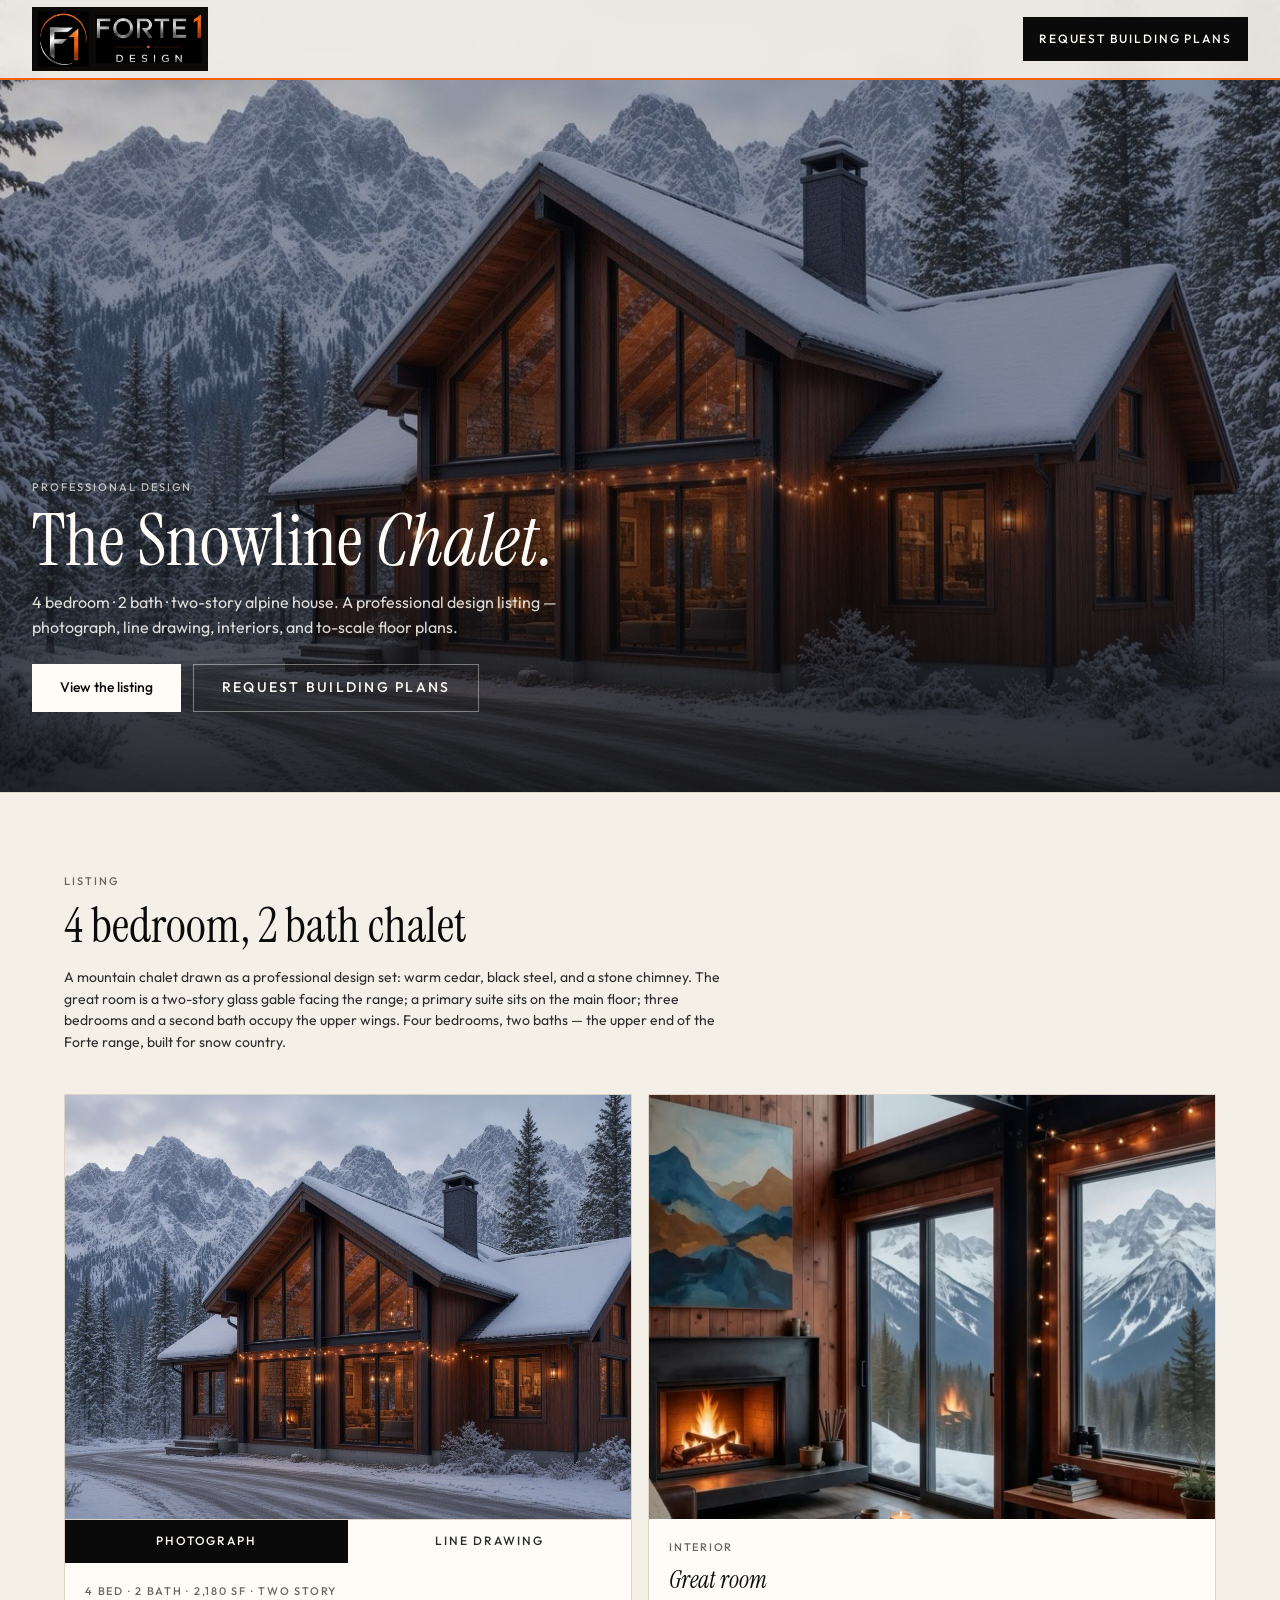
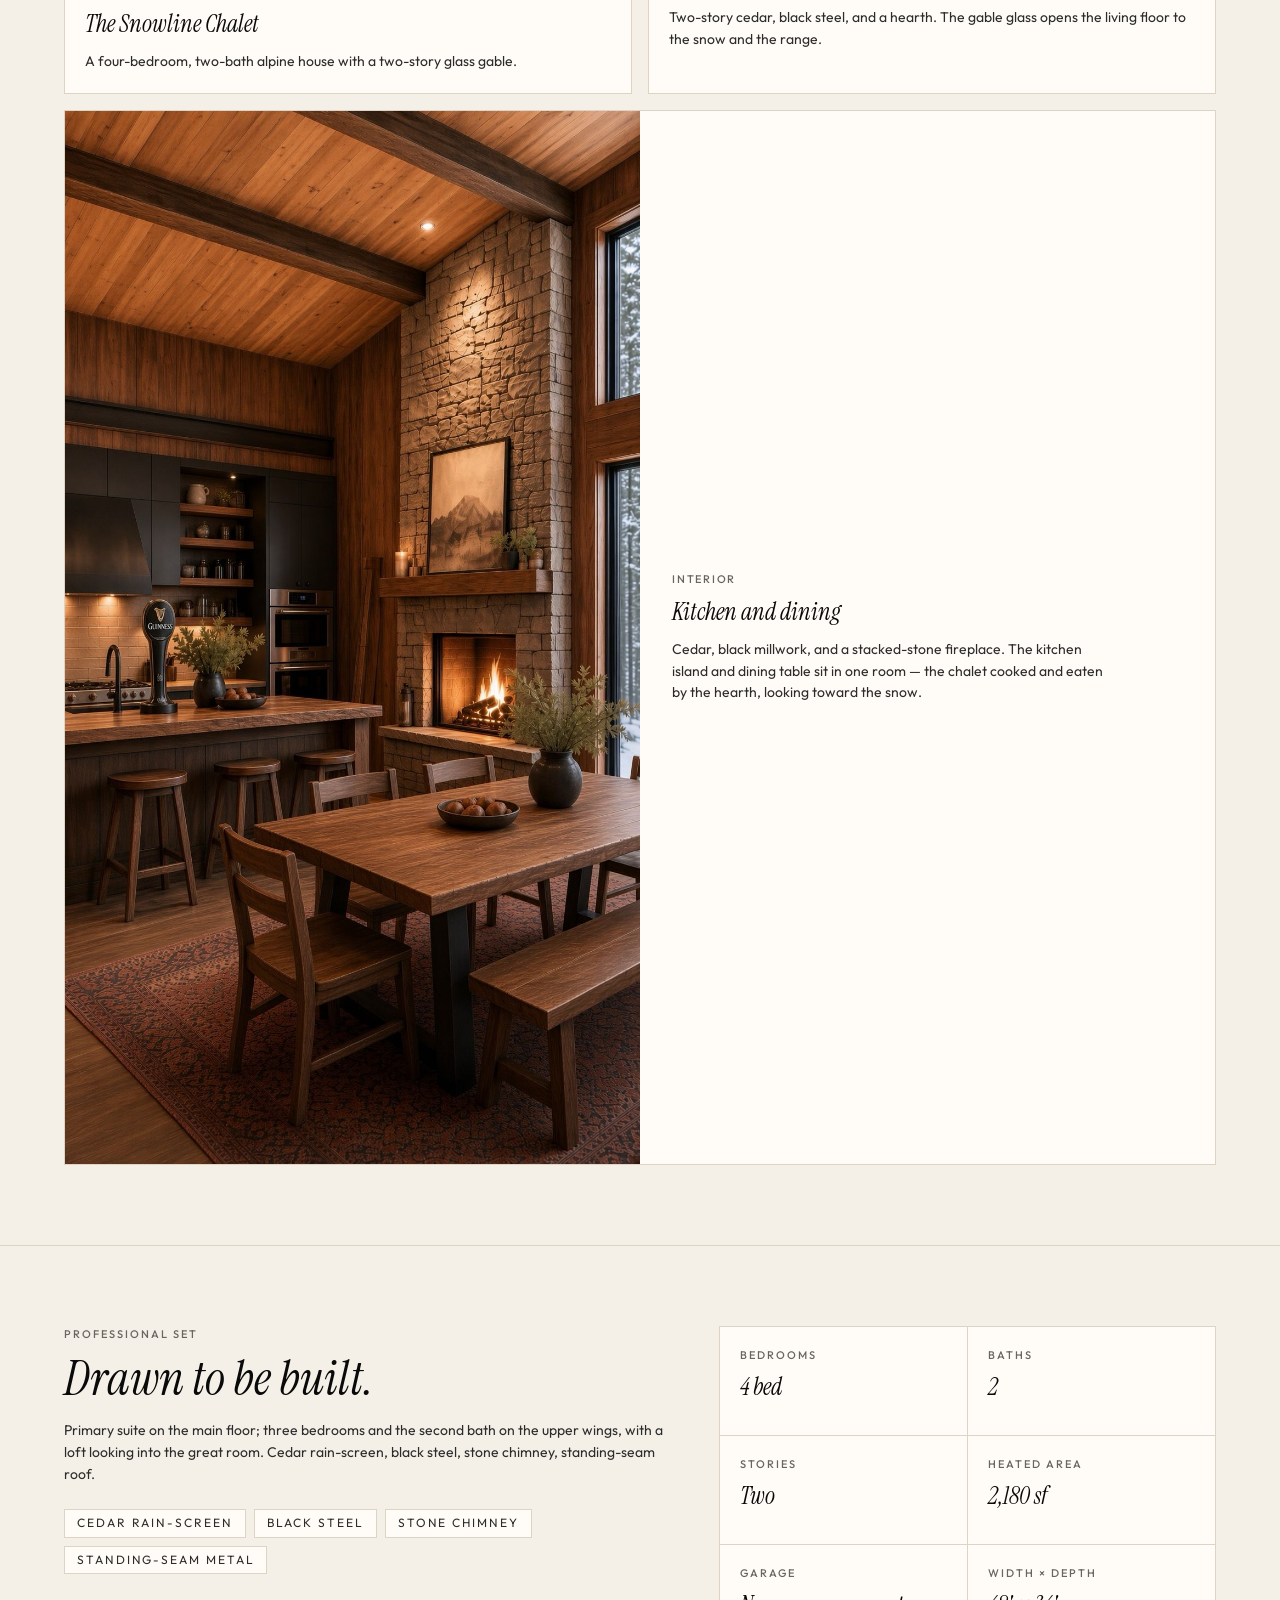
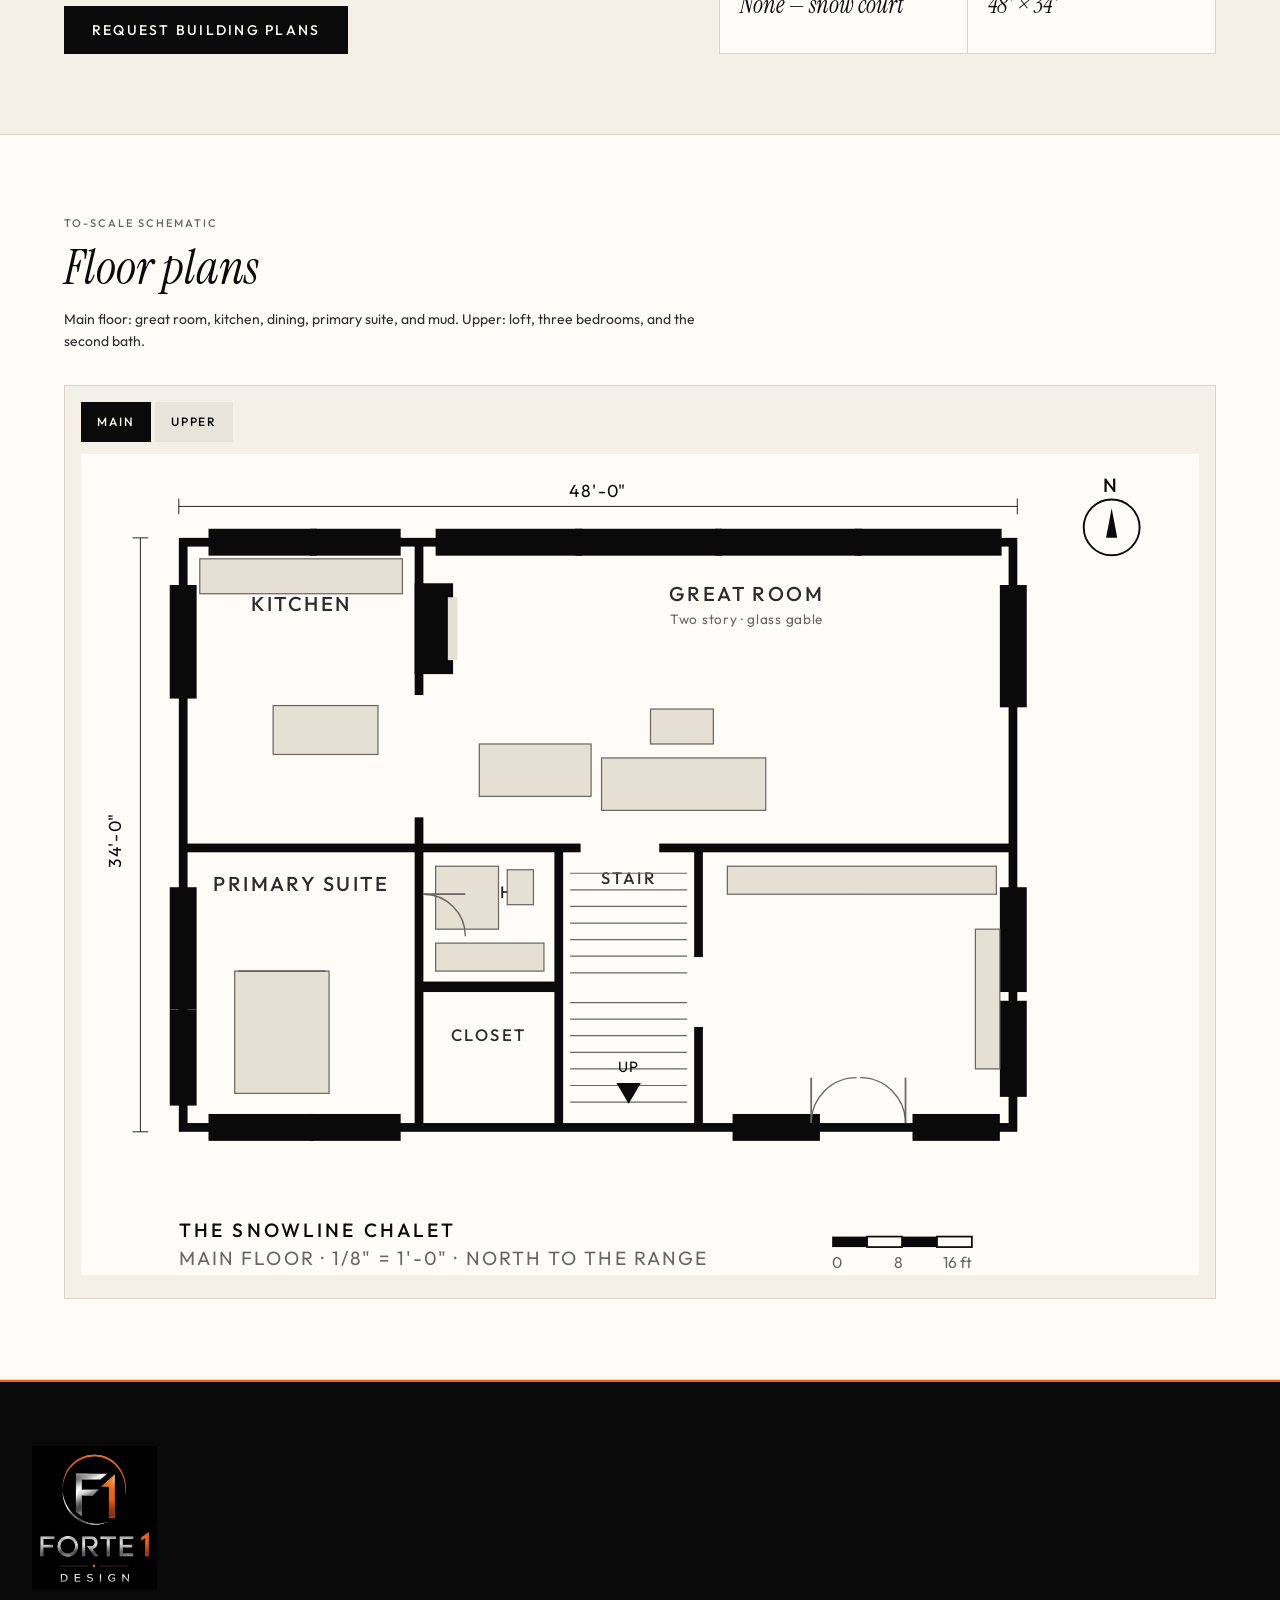
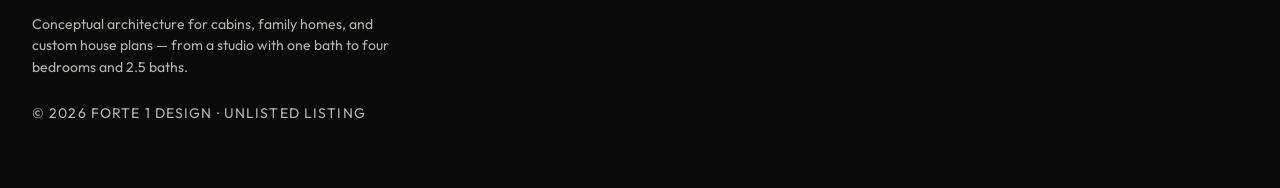
==== index.html @ c3548d13 "Serve Snowline Chalet as a static site for Cloudflare Pages Drop the Vercel output path and GitHub A" ====
<!DOCTYPE html>
<html lang="en">
<head>
  <meta charset="utf-8" />
  <meta name="viewport" content="width=device-width, initial-scale=1" />
  <title>Professional Design — The Snowline Chalet | Forte 1 Design</title>
  <meta name="description" content="4 bedroom · 2 bath · two-story alpine house. Photograph, line drawing, interior, and to-scale floor plans." />
  <meta name="robots" content="noindex, nofollow" />
  <meta name="theme-color" content="#f4f0e8" />
  <link rel="icon" type="image/svg+xml" href="favicon.svg" />
  <link rel="preconnect" href="https://fonts.googleapis.com" />
  <link rel="preconnect" href="https://fonts.gstatic.com" crossorigin />
  <link href="https://fonts.googleapis.com/css2?family=Instrument+Serif:ital@0;1&family=Outfit:wght@400;500;600&display=swap" rel="stylesheet" />
  <style>
    :root {
      --paper: #f4f0e8;
      --paper-deep: #e6dfd4;
      --cream: #fffcf7;
      --ink: #0a0a0a;
      --ink-soft: #2c2c2c;
      --mute: #6a6560;
      --line: #ddd4c6;
      --walnut: #f66303;
      --display: "Instrument Serif", "Times New Roman", serif;
      --sans: "Outfit", ui-sans-serif, system-ui, sans-serif;
    }
    * { box-sizing: border-box; margin: 0; padding: 0; }
    html { -webkit-font-smoothing: antialiased; scroll-behavior: smooth; }
    body { font-family: var(--sans); background: var(--paper); color: var(--ink); line-height: 1.55; }
    img { display: block; max-width: 100%; height: auto; }
    a { color: inherit; text-decoration: none; }
    button { font: inherit; cursor: pointer; border: 0; background: none; }
    .wrap { max-width: 80rem; margin: 0 auto; padding: 0 1.25rem; }
    @media (min-width: 640px) { .wrap { padding: 0 2rem; } }

    header {
      position: fixed; inset: 0 0 auto 0; z-index: 50;
      background: color-mix(in srgb, var(--paper) 92%, transparent);
      backdrop-filter: blur(12px); -webkit-backdrop-filter: blur(12px);
    }
    .header-inner {
      max-width: 80rem; margin: 0 auto; height: 5rem;
      display: flex; align-items: center; justify-content: space-between; gap: 1rem;
      border-bottom: 2px solid var(--walnut); padding: 0 1rem;
    }
    @media (min-width: 640px) { .header-inner { padding: 0 2rem; } }
    .brand img { height: 2.5rem; width: auto; }
    @media (min-width: 640px) { .brand img { height: 4rem; } }
    .btn {
      display: inline-flex; align-items: center; justify-content: center;
      height: 2.75rem; padding: 0 0.75rem; text-align: center;
      font-size: 0.6875rem; font-weight: 500; letter-spacing: 0.04em;
      text-transform: uppercase; background: var(--ink); color: var(--cream);
      white-space: nowrap; flex-shrink: 0;
    }
    .btn:hover { background: var(--walnut); }
    @media (min-width: 640px) {
      .btn { height: 2.75rem; padding: 0 1rem; font-size: 0.75rem; letter-spacing: 0.16em; }
    }

    .hero { background: var(--ink); padding-top: 5rem; }
    .hero-photo { width: 100%; aspect-ratio: 16 / 9; object-fit: cover; object-position: center; }
    .hero-copy { padding: 2rem 1rem 2.5rem; color: var(--cream); }
    .hero-copy .wrap { padding: 0; }
    .kicker { font-size: 0.6875rem; font-weight: 500; letter-spacing: 0.18em; text-transform: uppercase; color: color-mix(in srgb, var(--cream) 70%, transparent); }
    h1 { font-family: var(--display); font-weight: 400; font-size: 2.25rem; line-height: 0.92; margin-top: 0.75rem; max-width: 48rem; }
    h1 em { font-style: italic; }
    .lede { margin-top: 1rem; max-width: 36rem; font-size: 0.875rem; color: color-mix(in srgb, var(--cream) 85%, transparent); }
    .hero-actions { margin-top: 1.5rem; display: flex; flex-direction: column; gap: 0.75rem; }
    .btn-cream { background: var(--cream); color: var(--ink); height: 3rem; padding: 0 1.75rem; font-size: 0.875rem; letter-spacing: 0; text-transform: none; }
    .btn-cream:hover { background: var(--paper); }
    .btn-ghost {
      background: transparent; color: var(--cream); border: 1px solid color-mix(in srgb, var(--cream) 40%, transparent);
      height: 3rem; padding: 0 1.75rem; font-size: 0.875rem; letter-spacing: 0.16em;
    }
    .btn-ghost:hover { background: color-mix(in srgb, var(--cream) 10%, transparent); }

    @media (min-width: 640px) {
      .hero { position: relative; min-height: 88vh; padding-top: 0; background: var(--paper); }
      .hero-frame { position: absolute; inset: 0; overflow: hidden; }
      .hero-photo { position: absolute; inset: 0; width: 100%; height: 100%; aspect-ratio: auto; object-position: 62% center; }
      .hero-shade { position: absolute; inset: 0; background: linear-gradient(to top, rgba(10,10,10,.8), rgba(10,10,10,.25) 40%, rgba(10,10,10,.2)); }
      .hero-copy {
        position: relative; min-height: 88vh; display: flex; flex-direction: column; justify-content: flex-end;
        padding: 9rem 2rem 5rem;
      }
      .hero-copy .wrap { padding: 0; max-width: 80rem; width: 100%; margin: 0 auto; }
      h1 { font-size: 3.75rem; }
      .lede { font-size: 1rem; }
      .hero-actions { flex-direction: row; }
    }
    @media (min-width: 1024px) { h1 { font-size: 4.5rem; } }

    section { border-bottom: 1px solid var(--line); }
    .section { padding: 4rem 1.25rem; }
    @media (min-width: 640px) { .section { padding: 5rem 2rem; } }
    .label { font-size: 0.6875rem; font-weight: 500; letter-spacing: 0.18em; text-transform: uppercase; color: var(--mute); }
    h2 { font-family: var(--display); font-weight: 400; font-size: 2.25rem; line-height: 1.02; margin-top: 0.75rem; }
    @media (min-width: 640px) { h2 { font-size: 3rem; } }
    .prose { margin-top: 1rem; max-width: 42rem; font-size: 0.875rem; color: var(--ink-soft); }
    .grid { margin-top: 2.5rem; display: grid; gap: 1rem; }
    @media (min-width: 1024px) { .grid { grid-template-columns: 1fr 1fr; } }
    .card { display: flex; flex-direction: column; border: 1px solid var(--line); background: var(--cream); }
    .card.wide { }
    @media (min-width: 1024px) {
      .card.wide { grid-column: 1 / -1; display: grid; grid-template-columns: 1fr 1fr; }
    }
    .photo { overflow: hidden; background: var(--paper-deep); }
    .photo img { width: 100%; aspect-ratio: 4 / 3; object-fit: cover; }
    .photo.portrait img { aspect-ratio: 3 / 4; object-position: center 55%; }
    @media (min-width: 1024px) {
      .card.wide .photo img { aspect-ratio: auto; min-height: 24rem; height: 100%; object-fit: cover; }
    }
    .great-room { object-position: center 62%; }
    .tabs { display: flex; border-top: 1px solid var(--line); }
    .tabs button {
      flex: 1; padding: 0.75rem 1rem; font-size: 0.75rem; font-weight: 500;
      letter-spacing: 0.16em; text-transform: uppercase; background: var(--cream); color: var(--ink-soft);
    }
    .tabs button.on { background: var(--ink); color: var(--cream); }
    .card-copy { padding: 1.25rem; }
    .card.wide .card-copy { display: flex; flex-direction: column; justify-content: center; }
    @media (min-width: 640px) { .card.wide .card-copy { padding: 2rem; } }
    .meta { font-size: 0.6875rem; font-weight: 500; letter-spacing: 0.16em; text-transform: uppercase; color: var(--mute); }
    h3 { font-family: var(--display); font-style: italic; font-weight: 400; font-size: 1.5rem; line-height: 1.3; margin-top: 0.5rem; }

    .specs { display: grid; gap: 3rem; }
    @media (min-width: 1024px) { .specs { grid-template-columns: 1.1fr 0.9fr; } }
    .chips { margin-top: 1.5rem; display: flex; flex-wrap: wrap; gap: 0.5rem; list-style: none; }
    .chips li {
      border: 1px solid var(--line); background: var(--cream); padding: 0.25rem 0.75rem;
      font-size: 0.75rem; letter-spacing: 0.16em; text-transform: uppercase; color: var(--ink-soft);
    }
    .spec-grid {
      display: grid; grid-template-columns: 1fr 1fr; gap: 1px;
      overflow: hidden; border: 1px solid var(--line); background: var(--line);
    }
    .spec-grid div { background: var(--cream); padding: 1.25rem; }
    .spec-grid dt { font-size: 0.6875rem; font-weight: 500; letter-spacing: 0.18em; text-transform: uppercase; color: var(--mute); }
    .spec-grid dd { margin-top: 0.25rem; font-family: var(--display); font-style: italic; font-size: 1.25rem; }
    @media (min-width: 640px) { .spec-grid dd { font-size: 1.5rem; } }
    .btn-plans { margin-top: 2rem; height: 3rem; padding: 0 1.75rem; font-size: 0.875rem; letter-spacing: 0.16em; }

    .plans { background: var(--cream); }
    .plan-box { margin-top: 2rem; min-height: 24rem; border: 1px solid var(--line); background: var(--paper); padding: 0.75rem; }
    @media (min-width: 640px) { .plan-box { padding: 1rem; } }
    .plan-tabs { display: flex; gap: 0.25rem; margin-bottom: 0.75rem; }
    .plan-tabs button {
      height: 2.5rem; padding: 0 1rem; font-size: 0.75rem; font-weight: 500;
      letter-spacing: 0.16em; text-transform: uppercase; background: color-mix(in srgb, var(--ink) 5%, transparent);
    }
    .plan-tabs button.on { background: var(--ink); color: var(--cream); }
    .plan-scroll { overflow-x: auto; }
    .plan svg { width: 100%; height: auto; min-width: 18rem; }

    footer { border-top: 2px solid var(--walnut); background: var(--ink); color: var(--cream); }
    .footer-inner { max-width: 80rem; margin: 0 auto; padding: 4rem 1.25rem; }
    @media (min-width: 640px) { .footer-inner { padding: 4rem 2rem; } }
    .footer-inner img { height: 6rem; width: auto; }
    @media (min-width: 640px) { .footer-inner img { height: 9rem; } }
    .footer-inner p { margin-top: 1.5rem; max-width: 24rem; font-size: 0.875rem; color: color-mix(in srgb, var(--cream) 70%, transparent); }
    .legal { margin-top: 2rem; font-size: 0.6875rem; letter-spacing: 0.08em; text-transform: uppercase; color: color-mix(in srgb, var(--cream) 40%, transparent); }
  </style>
</head>
<body>
  <header>
    <div class="header-inner">
      <a class="brand" href="https://forte1design.com" target="_blank" rel="noopener noreferrer" aria-label="Forte 1 Design">
        <img src="images/logo-header.jpg" alt="Forte 1 Design" width="638" height="232" />
      </a>
      <a class="btn" href="https://forte1design.com/contact" target="_blank" rel="noopener noreferrer">Request building plans</a>
    </div>
  </header>

  <article>
    <section class="hero">
      <div class="hero-frame">
        <img class="hero-photo" src="images/snowline-dusk.jpg" alt="The Snowline Chalet" width="1500" height="844" />
        <div class="hero-shade"></div>
      </div>
      <div class="hero-copy">
        <div class="wrap">
          <p class="kicker">Professional Design</p>
          <h1>The Snowline<em> Chalet.</em></h1>
          <p class="lede">4 bedroom · 2 bath · two-story alpine house. A professional design listing — photograph, line drawing, interiors, and to-scale floor plans.</p>
          <div class="hero-actions">
            <a class="btn btn-cream" href="#listing">View the listing</a>
            <a class="btn btn-ghost" href="https://forte1design.com/contact" target="_blank" rel="noopener noreferrer">Request building plans</a>
          </div>
        </div>
      </div>
    </section>

    <section id="listing" class="section">
      <div class="wrap">
        <p class="label">Listing</p>
        <h2>4 bedroom, 2 bath chalet</h2>
        <p class="prose">A mountain chalet drawn as a professional design set: warm cedar, black steel, and a stone chimney. The great room is a two-story glass gable facing the range; a primary suite sits on the main floor; three bedrooms and a second bath occupy the upper wings. Four bedrooms, two baths — the upper end of the Forte range, built for snow country.</p>
        <div class="grid">
          <div class="card">
            <div class="photo">
              <img id="listing-photo" src="images/snowline-dusk.jpg" alt="The Snowline Chalet exterior" width="1500" height="844" />
            </div>
            <div class="tabs">
              <button type="button" class="on" data-view="photo">Photograph</button>
              <button type="button" data-view="drawing">Line drawing</button>
            </div>
            <div class="card-copy">
              <p class="meta">4 bed · 2 bath · 2,180 sf · Two story</p>
              <h3>The Snowline Chalet</h3>
              <p class="prose" style="margin-top:0.75rem">A four-bedroom, two-bath alpine house with a two-story glass gable.</p>
            </div>
          </div>
          <div class="card">
            <div class="photo">
              <img class="great-room" src="images/snowline-great-room.jpg" alt="The Snowline Chalet interior — great room" width="1057" height="1920" />
            </div>
            <div class="card-copy">
              <p class="meta">Interior</p>
              <h3>Great room</h3>
              <p class="prose" style="margin-top:0.75rem">Two-story cedar, black steel, and a hearth. The gable glass opens the living floor to the snow and the range.</p>
            </div>
          </div>
          <div class="card wide">
            <div class="photo portrait">
              <img src="images/snowline-kitchen.jpg" alt="The Snowline Chalet kitchen and dining" width="1048" height="1920" />
            </div>
            <div class="card-copy">
              <p class="meta">Interior</p>
              <h3>Kitchen and dining</h3>
              <p class="prose" style="margin-top:0.75rem;max-width:28rem">Cedar, black millwork, and a stacked-stone fireplace. The kitchen island and dining table sit in one room — the chalet cooked and eaten by the hearth, looking toward the snow.</p>
            </div>
          </div>
        </div>
      </div>
    </section>

    <section class="section">
      <div class="wrap specs">
        <div>
          <p class="label">Professional set</p>
          <h2 style="font-style:italic">Drawn to be built.</h2>
          <p class="prose">Primary suite on the main floor; three bedrooms and the second bath on the upper wings, with a loft looking into the great room. Cedar rain-screen, black steel, stone chimney, standing-seam roof.</p>
          <ul class="chips">
            <li>Cedar rain-screen</li>
            <li>Black steel</li>
            <li>Stone chimney</li>
            <li>Standing-seam metal</li>
          </ul>
          <a class="btn btn-plans" href="https://forte1design.com/contact" target="_blank" rel="noopener noreferrer">Request building plans</a>
        </div>
        <dl class="spec-grid">
          <div><dt>Bedrooms</dt><dd>4 bed</dd></div>
          <div><dt>Baths</dt><dd>2</dd></div>
          <div><dt>Stories</dt><dd>Two</dd></div>
          <div><dt>Heated area</dt><dd>2,180 sf</dd></div>
          <div><dt>Garage</dt><dd>None — snow court</dd></div>
          <div><dt>Width × depth</dt><dd>48' × 34'</dd></div>
        </dl>
      </div>
    </section>

    <section class="section plans">
      <div class="wrap">
        <p class="label">To-scale schematic</p>
        <h2 style="font-style:italic">Floor plans</h2>
        <p class="prose">Main floor: great room, kitchen, dining, primary suite, and mud. Upper: loft, three bedrooms, and the second bath.</p>
        <div class="plan-box">
          <div class="plan-tabs">
            <button type="button" class="on" data-floor="main">Main</button>
            <button type="button" data-floor="upper">Upper</button>
          </div>
          <div class="plan-scroll">
            <div class="plan" id="plan-main">
              <svg viewBox="0 0 640 470" role="img" aria-label="The Snowline Chalet main floor schematic, 48 feet by 34 feet">
                <rect width="640" height="470" fill="#fffcf7"/>
                <g transform="translate(56 48) scale(10)">
                  <rect x="0" y="0" width="48" height="34" fill="#0a0a0a"/>
                  <rect x="0.5" y="0.5" width="13" height="17" fill="#fffcf7"/>
                  <rect x="14" y="0.5" width="33.5" height="17" fill="#fffcf7"/>
                  <rect x="0.5" y="18" width="13" height="15.5" fill="#fffcf7"/>
                  <rect x="14" y="18" width="7.5" height="7.4" fill="#fffcf7"/>
                  <rect x="14" y="26" width="7.5" height="7.5" fill="#fffcf7"/>
                  <rect x="22" y="18" width="7.5" height="15.5" fill="#fffcf7"/>
                  <rect x="30" y="18" width="17.5" height="15.5" fill="#fffcf7"/>
                  <rect x="13.35" y="9" width="0.9" height="7" fill="#fffcf7"/>
                  <rect x="23" y="17.35" width="4.5" height="0.9" fill="#fffcf7"/>
                  <rect x="29.35" y="24" width="0.9" height="4" fill="#fffcf7"/>
                  <rect x="13.5" y="2.6" width="2.2" height="5.2" fill="#0a0a0a"/>
                  <rect x="15.4" y="3.4" width="0.55" height="3.6" fill="#e6dfd4"/>
                  <g stroke="#0a0a0a" fill="#fffcf7">
                    <rect x="15.2" y="-0.02" width="7.4" height="0.54"/><rect x="23.2" y="-0.02" width="7.4" height="0.54"/>
                    <rect x="31.2" y="-0.02" width="7.4" height="0.54"/><rect x="39.2" y="-0.02" width="7.4" height="0.54"/>
                    <rect x="2.2" y="-0.02" width="5.2" height="0.54"/><rect x="8" y="-0.02" width="4.2" height="0.54"/>
                    <rect x="-0.02" y="3.2" width="0.54" height="5.5"/><rect x="-0.02" y="20.5" width="0.54" height="6"/>
                    <rect x="-0.02" y="27.5" width="0.54" height="4.5"/>
                    <rect x="47.5" y="3.2" width="0.54" height="6"/><rect x="47.5" y="20.5" width="0.54" height="5"/><rect x="47.5" y="27" width="0.54" height="4.5"/>
                    <rect x="2.2" y="33.48" width="5" height="0.54"/><rect x="8" y="33.48" width="4.2" height="0.54"/>
                    <rect x="32.2" y="33.48" width="4" height="0.54"/><rect x="42.5" y="33.48" width="4" height="0.54"/>
                  </g>
                  <text x="7" y="4.2" text-anchor="middle" fill="#2c2c2c" font-size="1.15" font-family="Outfit,sans-serif" font-weight="500" letter-spacing="0.14" style="text-transform:uppercase">Kitchen</text>
                  <text x="32.5" y="3.6" text-anchor="middle" fill="#2c2c2c" font-size="1.15" font-family="Outfit,sans-serif" font-weight="500" letter-spacing="0.14" style="text-transform:uppercase">Great room<tspan x="32.5" dy="1.35" font-size="0.78" letter-spacing="0.04" fill="#6a6560" font-weight="400" style="text-transform:none">Two story · glass gable</tspan></text>
                  <text x="7" y="20.2" text-anchor="middle" fill="#2c2c2c" font-size="1.15" font-family="Outfit,sans-serif" font-weight="500" letter-spacing="0.14" style="text-transform:uppercase">Primary suite</text>
                  <text x="17.75" y="20.6" text-anchor="middle" fill="#2c2c2c" font-size="0.95" font-family="Outfit,sans-serif" font-weight="500" letter-spacing="0.14" style="text-transform:uppercase">Bath</text>
                  <text x="17.75" y="28.8" text-anchor="middle" fill="#2c2c2c" font-size="0.95" font-family="Outfit,sans-serif" font-weight="500" letter-spacing="0.14" style="text-transform:uppercase">Closet</text>
                  <text x="25.75" y="19.8" text-anchor="middle" fill="#2c2c2c" font-size="0.95" font-family="Outfit,sans-serif" font-weight="500" letter-spacing="0.14" style="text-transform:uppercase">Stair</text>
                  <text x="38.75" y="20.4" text-anchor="middle" fill="#2c2c2c" font-size="1.15" font-family="Outfit,sans-serif" font-weight="500" letter-spacing="0.14" style="text-transform:uppercase">Mud</text>
                  <g fill="#e6dfd4" stroke="#6a6560" stroke-width="0.07">
                    <rect x="1.2" y="1.2" width="11.6" height="2"/><rect x="5.4" y="9.6" width="6" height="2.8"/>
                    <rect x="17.2" y="11.8" width="6.4" height="3"/><rect x="24.2" y="12.6" width="9.4" height="3"/><rect x="27" y="9.8" width="3.6" height="2"/>
                    <rect x="3.2" y="24.8" width="5.4" height="7"/>
                    <rect x="14.7" y="18.8" width="3.6" height="3.6"/><rect x="18.8" y="19" width="1.5" height="2"/><rect x="14.7" y="23.2" width="6.2" height="1.6"/>
                    <rect x="31.4" y="18.8" width="15.4" height="1.6"/><rect x="45.6" y="22.4" width="1.4" height="8"/>
                  </g>
                  <line x1="3.4" y1="24.8" x2="8.4" y2="24.8" stroke="#6a6560" stroke-width="0.1"/>
                  <g fill="none" stroke="#6a6560" stroke-width="0.08">
                    <path d="M 14 20.4 A 2.4 2.4 0 0 1 16.4 22.8"/><line x1="14" y1="20.4" x2="16.4" y2="20.4" stroke-width="0.1"/>
                    <path d="M 36.2 33.5 A 2.6 2.6 0 0 1 38.8 30.9"/><line x1="36.2" y1="33.5" x2="36.2" y2="30.9" stroke-width="0.1"/>
                    <path d="M 41.6 33.5 A 2.6 2.6 0 0 0 39 30.9"/><line x1="41.6" y1="33.5" x2="41.6" y2="30.9" stroke-width="0.1"/>
                  </g>
                  <g stroke="#6a6560" stroke-width="0.07">
                    <line x1="22.4" y1="19.2" x2="29.1" y2="19.2"/><line x1="22.4" y1="20.15" x2="29.1" y2="20.15"/>
                    <line x1="22.4" y1="21.1" x2="29.1" y2="21.1"/><line x1="22.4" y1="22.05" x2="29.1" y2="22.05"/>
                    <line x1="22.4" y1="23" x2="29.1" y2="23"/><line x1="22.4" y1="23.95" x2="29.1" y2="23.95"/>
                    <line x1="22.4" y1="24.9" x2="29.1" y2="24.9"/>
                    <line x1="22.4" y1="26.6" x2="29.1" y2="26.6"/><line x1="22.4" y1="27.55" x2="29.1" y2="27.55"/>
                    <line x1="22.4" y1="28.5" x2="29.1" y2="28.5"/><line x1="22.4" y1="29.45" x2="29.1" y2="29.45"/>
                    <line x1="22.4" y1="30.4" x2="29.1" y2="30.4"/><line x1="22.4" y1="31.35" x2="29.1" y2="31.35"/>
                    <line x1="22.4" y1="32.3" x2="29.1" y2="32.3"/>
                  </g>
                  <polygon points="25.75,32.4 26.45,31.2 25.05,31.2" fill="#0a0a0a"/>
                  <text x="25.75" y="30.6" text-anchor="middle" fill="#0a0a0a" font-size="0.85" font-family="Outfit,sans-serif" letter-spacing="0.08">UP</text>
                  <g stroke="#0a0a0a" fill="#0a0a0a" stroke-width="0.05">
                    <line x1="0" y1="-1.8" x2="48" y2="-1.8"/>
                    <line x1="0" y1="-2.25" x2="0" y2="-1.35"/><line x1="48" y1="-2.25" x2="48" y2="-1.35"/>
                    <text x="24" y="-2.35" text-anchor="middle" stroke="none" font-size="1" font-family="Outfit,sans-serif" letter-spacing="0.08">48'-0"</text>
                    <line x1="-2.2" y1="0" x2="-2.2" y2="34"/>
                    <line x1="-2.65" y1="0" x2="-1.75" y2="0"/><line x1="-2.65" y1="34" x2="-1.75" y2="34"/>
                    <text x="-3.3" y="17.3" text-anchor="middle" stroke="none" font-size="1" font-family="Outfit,sans-serif" letter-spacing="0.08" transform="rotate(-90 -3.3 17.3)">34'-0"</text>
                  </g>
                </g>
                <g font-family="Outfit,sans-serif" fill="#0a0a0a">
                  <text x="56" y="448" font-size="11" font-weight="500" letter-spacing="1.8" style="text-transform:uppercase">The Snowline Chalet</text>
                  <text x="56" y="464" font-size="11" fill="#6a6560" letter-spacing="1.2" style="text-transform:uppercase">Main floor · 1/8" = 1'-0" · North to the range</text>
                </g>
                <g transform="translate(590 42)" fill="#0a0a0a" font-family="Outfit,sans-serif">
                  <circle r="16" fill="none" stroke="#0a0a0a" stroke-width="1.1"/>
                  <polygon points="0,-11 3.2,6 -3.2,6"/>
                  <text y="-20" text-anchor="middle" font-size="11" font-weight="500" letter-spacing="1.4">N</text>
                </g>
                <g transform="translate(430 448)" fill="#0a0a0a" font-family="Outfit,sans-serif">
                  <rect x="0" y="0" width="20" height="6"/><rect x="20" y="0" width="20" height="6" fill="none" stroke="#0a0a0a" stroke-width="1"/>
                  <rect x="40" y="0" width="20" height="6"/><rect x="60" y="0" width="20" height="6" fill="none" stroke="#0a0a0a" stroke-width="1"/>
                  <text y="18" font-size="9" fill="#6a6560">0</text>
                  <text x="38" y="18" font-size="9" fill="#6a6560" text-anchor="middle">8</text>
                  <text x="80" y="18" font-size="9" fill="#6a6560" text-anchor="end">16 ft</text>
                </g>
              </svg>
            </div>
            <div class="plan" id="plan-upper" hidden>
              <svg viewBox="0 0 640 470" role="img" aria-label="The Snowline Chalet upper floor schematic, 48 feet by 34 feet">
                <rect width="640" height="470" fill="#fffcf7"/>
                <g transform="translate(56 48) scale(10)">
                  <rect x="0" y="0" width="48" height="34" fill="#0a0a0a"/>
                  <rect x="0.5" y="0.5" width="13" height="17" fill="#fffcf7"/>
                  <rect x="14" y="0.5" width="33.5" height="17" fill="#e6dfd4"/>
                  <rect x="0.5" y="18" width="13" height="15.5" fill="#fffcf7"/>
                  <rect x="14" y="18" width="7.5" height="15.5" fill="#fffcf7"/>
                  <rect x="22" y="18" width="7.5" height="15.5" fill="#fffcf7"/>
                  <rect x="30" y="18" width="17.5" height="15.5" fill="#fffcf7"/>
                  <rect x="22" y="13" width="16" height="5" fill="#fffcf7"/>
                  <rect x="23" y="17.35" width="4.5" height="0.9" fill="#fffcf7"/>
                  <path d="M14.2 0.7 H47.3 V12.8 H38 V13 H22 V17.3 H14.2 Z" fill="none" stroke="#6a6560" stroke-width="0.08" stroke-dasharray="0.45 0.28"/>
                  <g stroke="#0a0a0a" fill="#fffcf7">
                    <rect x="15.2" y="-0.02" width="7.4" height="0.54"/><rect x="23.2" y="-0.02" width="7.4" height="0.54"/>
                    <rect x="31.2" y="-0.02" width="7.4" height="0.54"/><rect x="39.2" y="-0.02" width="7.4" height="0.54"/>
                    <rect x="2.2" y="-0.02" width="5.2" height="0.54"/><rect x="8" y="-0.02" width="4.2" height="0.54"/>
                    <rect x="-0.02" y="3.2" width="0.54" height="5.5"/><rect x="-0.02" y="20.5" width="0.54" height="6"/>
                    <rect x="-0.02" y="27.5" width="0.54" height="4.5"/>
                    <rect x="47.5" y="3.2" width="0.54" height="6"/><rect x="47.5" y="20.5" width="0.54" height="5"/><rect x="47.5" y="27" width="0.54" height="4.5"/>
                    <rect x="2.2" y="33.48" width="5" height="0.54"/><rect x="8" y="33.48" width="4.2" height="0.54"/>
                    <rect x="32.2" y="33.48" width="4" height="0.54"/><rect x="42.5" y="33.48" width="4" height="0.54"/>
                  </g>
                  <text x="7" y="3.8" text-anchor="middle" fill="#2c2c2c" font-size="1.15" font-family="Outfit,sans-serif" font-weight="500" letter-spacing="0.14" style="text-transform:uppercase">Bedroom 2</text>
                  <text x="31.5" y="5.6" text-anchor="middle" fill="#2c2c2c" font-size="1.15" font-family="Outfit,sans-serif" font-weight="500" letter-spacing="0.14" style="text-transform:uppercase">Void<tspan x="31.5" dy="1.35" font-size="0.78" letter-spacing="0.04" fill="#6a6560" font-weight="400" style="text-transform:none">Open to great room below</tspan></text>
                  <text x="30" y="15.2" text-anchor="middle" fill="#2c2c2c" font-size="0.95" font-family="Outfit,sans-serif" font-weight="500" letter-spacing="0.14" style="text-transform:uppercase">Loft</text>
                  <text x="7" y="20.2" text-anchor="middle" fill="#2c2c2c" font-size="1.15" font-family="Outfit,sans-serif" font-weight="500" letter-spacing="0.14" style="text-transform:uppercase">Bedroom 3</text>
                  <text x="17.75" y="20.4" text-anchor="middle" fill="#2c2c2c" font-size="0.95" font-family="Outfit,sans-serif" font-weight="500" letter-spacing="0.14" style="text-transform:uppercase">Bath</text>
                  <text x="25.75" y="19.8" text-anchor="middle" fill="#2c2c2c" font-size="0.95" font-family="Outfit,sans-serif" font-weight="500" letter-spacing="0.14" style="text-transform:uppercase">Stair</text>
                  <text x="38.75" y="20.2" text-anchor="middle" fill="#2c2c2c" font-size="1.15" font-family="Outfit,sans-serif" font-weight="500" letter-spacing="0.14" style="text-transform:uppercase">Bedroom 4</text>
                  <g fill="#e6dfd4" stroke="#6a6560" stroke-width="0.07">
                    <rect x="4" y="8.2" width="5.4" height="7"/><rect x="1.4" y="14.8" width="3.2" height="2"/>
                    <rect x="25.2" y="14.2" width="8.4" height="2.2"/>
                    <rect x="4" y="24.6" width="5.4" height="7"/>
                    <rect x="14.7" y="22.4" width="3.6" height="3.6"/><rect x="18.8" y="22.6" width="1.5" height="2"/><rect x="14.7" y="30.4" width="6.2" height="1.6"/>
                    <rect x="35.2" y="24.6" width="7" height="5.4"/>
                  </g>
                  <line x1="22" y1="13" x2="38" y2="13" stroke="#0a0a0a" stroke-width="0.12"/>
                  <line x1="22" y1="13" x2="22" y2="17.5" stroke="#0a0a0a" stroke-width="0.12"/>
                  <line x1="38" y1="13" x2="38" y2="17.5" stroke="#0a0a0a" stroke-width="0.12"/>
                  <g stroke="#6a6560" stroke-width="0.07">
                    <line x1="22.4" y1="19.2" x2="29.1" y2="19.2"/><line x1="22.4" y1="20.15" x2="29.1" y2="20.15"/>
                    <line x1="22.4" y1="21.1" x2="29.1" y2="21.1"/><line x1="22.4" y1="22.05" x2="29.1" y2="22.05"/>
                    <line x1="22.4" y1="23" x2="29.1" y2="23"/><line x1="22.4" y1="23.95" x2="29.1" y2="23.95"/>
                    <line x1="22.4" y1="24.9" x2="29.1" y2="24.9"/>
                    <line x1="22.4" y1="26.6" x2="29.1" y2="26.6"/><line x1="22.4" y1="27.55" x2="29.1" y2="27.55"/>
                    <line x1="22.4" y1="28.5" x2="29.1" y2="28.5"/><line x1="22.4" y1="29.45" x2="29.1" y2="29.45"/>
                    <line x1="22.4" y1="30.4" x2="29.1" y2="30.4"/><line x1="22.4" y1="31.35" x2="29.1" y2="31.35"/>
                    <line x1="22.4" y1="32.3" x2="29.1" y2="32.3"/>
                  </g>
                  <polygon points="25.75,19.4 26.45,20.6 25.05,20.6" fill="#0a0a0a"/>
                  <text x="25.75" y="21.8" text-anchor="middle" fill="#0a0a0a" font-size="0.85" font-family="Outfit,sans-serif" letter-spacing="0.08">DN</text>
                  <g stroke="#0a0a0a" fill="#0a0a0a" stroke-width="0.05">
                    <line x1="0" y1="-1.8" x2="48" y2="-1.8"/>
                    <text x="24" y="-2.35" text-anchor="middle" stroke="none" font-size="1" font-family="Outfit,sans-serif" letter-spacing="0.08">48'-0"</text>
                    <line x1="-2.2" y1="0" x2="-2.2" y2="34"/>
                    <text x="-3.3" y="17.3" text-anchor="middle" stroke="none" font-size="1" font-family="Outfit,sans-serif" letter-spacing="0.08" transform="rotate(-90 -3.3 17.3)">34'-0"</text>
                  </g>
                </g>
                <g font-family="Outfit,sans-serif" fill="#0a0a0a">
                  <text x="56" y="448" font-size="11" font-weight="500" letter-spacing="1.8" style="text-transform:uppercase">The Snowline Chalet</text>
                  <text x="56" y="464" font-size="11" fill="#6a6560" letter-spacing="1.2" style="text-transform:uppercase">Upper floor · 1/8" = 1'-0" · North to the range</text>
                </g>
                <g transform="translate(590 42)" fill="#0a0a0a" font-family="Outfit,sans-serif">
                  <circle r="16" fill="none" stroke="#0a0a0a" stroke-width="1.1"/>
                  <polygon points="0,-11 3.2,6 -3.2,6"/>
                  <text y="-20" text-anchor="middle" font-size="11" font-weight="500" letter-spacing="1.4">N</text>
                </g>
                <g transform="translate(430 448)" fill="#0a0a0a" font-family="Outfit,sans-serif">
                  <rect x="0" y="0" width="20" height="6"/><rect x="20" y="0" width="20" height="6" fill="none" stroke="#0a0a0a" stroke-width="1"/>
                  <rect x="40" y="0" width="20" height="6"/><rect x="60" y="0" width="20" height="6" fill="none" stroke="#0a0a0a" stroke-width="1"/>
                  <text y="18" font-size="9" fill="#6a6560">0</text>
                  <text x="38" y="18" font-size="9" fill="#6a6560" text-anchor="middle">8</text>
                  <text x="80" y="18" font-size="9" fill="#6a6560" text-anchor="end">16 ft</text>
                </g>
              </svg>
            </div>
          </div>
        </div>
      </div>
    </section>
  </article>

  <footer>
    <div class="footer-inner">
      <a href="https://forte1design.com" target="_blank" rel="noopener noreferrer" aria-label="Forte 1 Design">
        <img src="images/logo.jpg" alt="Forte 1 Design" width="486" height="560" />
      </a>
      <p>Conceptual architecture for cabins, family homes, and custom house plans — from a studio with one bath to four bedrooms and 2.5 baths.</p>
      <p class="legal">© 2026 Forte 1 Design · Unlisted listing</p>
    </div>
  </footer>

  <script>
    const photo = document.getElementById("listing-photo");
    document.querySelectorAll(".tabs button").forEach((btn) => {
      btn.addEventListener("click", () => {
        document.querySelectorAll(".tabs button").forEach((b) => b.classList.remove("on"));
        btn.classList.add("on");
        const drawing = btn.dataset.view === "drawing";
        photo.src = drawing ? "images/snowline-ink.jpg" : "images/snowline-dusk.jpg";
        photo.alt = drawing ? "The Snowline Chalet line drawing" : "The Snowline Chalet exterior";
      });
    });
    document.querySelectorAll(".plan-tabs button").forEach((btn) => {
      btn.addEventListener("click", () => {
        document.querySelectorAll(".plan-tabs button").forEach((b) => b.classList.remove("on"));
        btn.classList.add("on");
        document.getElementById("plan-main").hidden = btn.dataset.floor !== "main";
        document.getElementById("plan-upper").hidden = btn.dataset.floor !== "upper";
      });
    });
  </script>
</body>
</html>
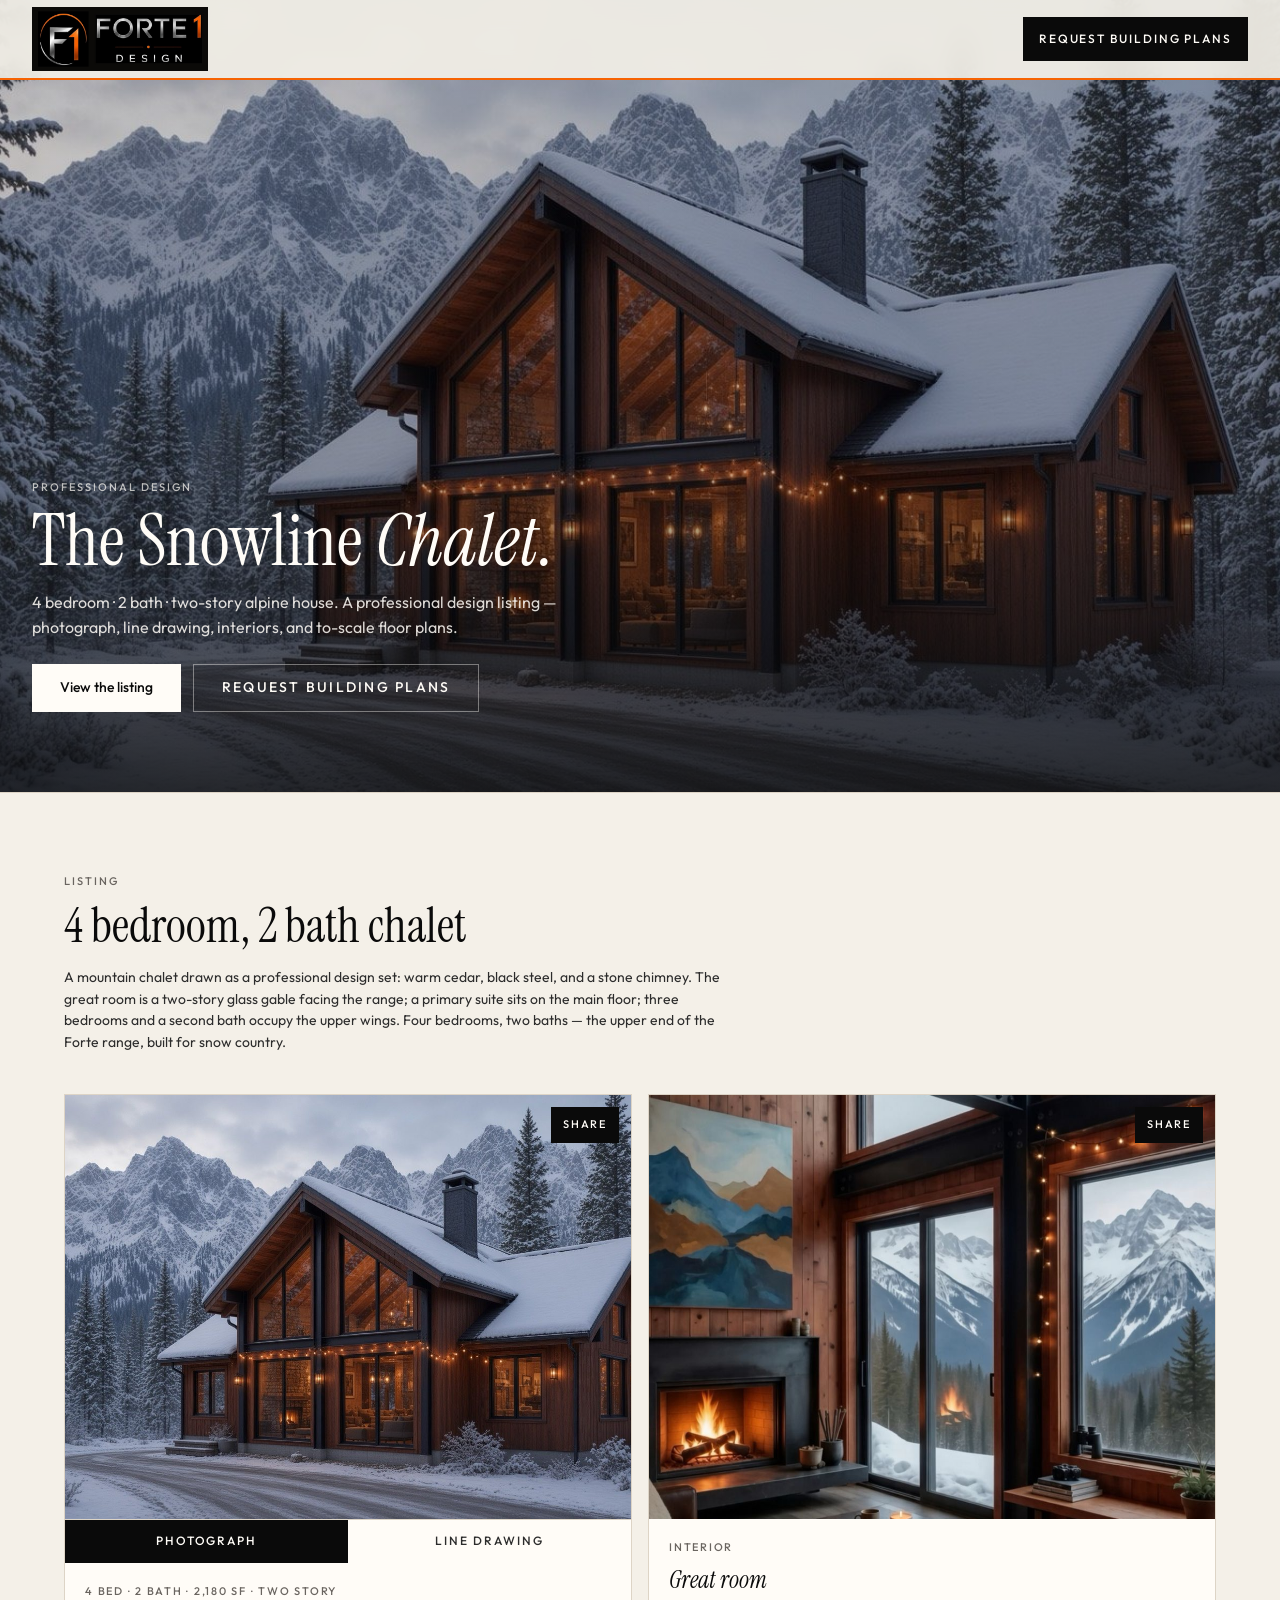
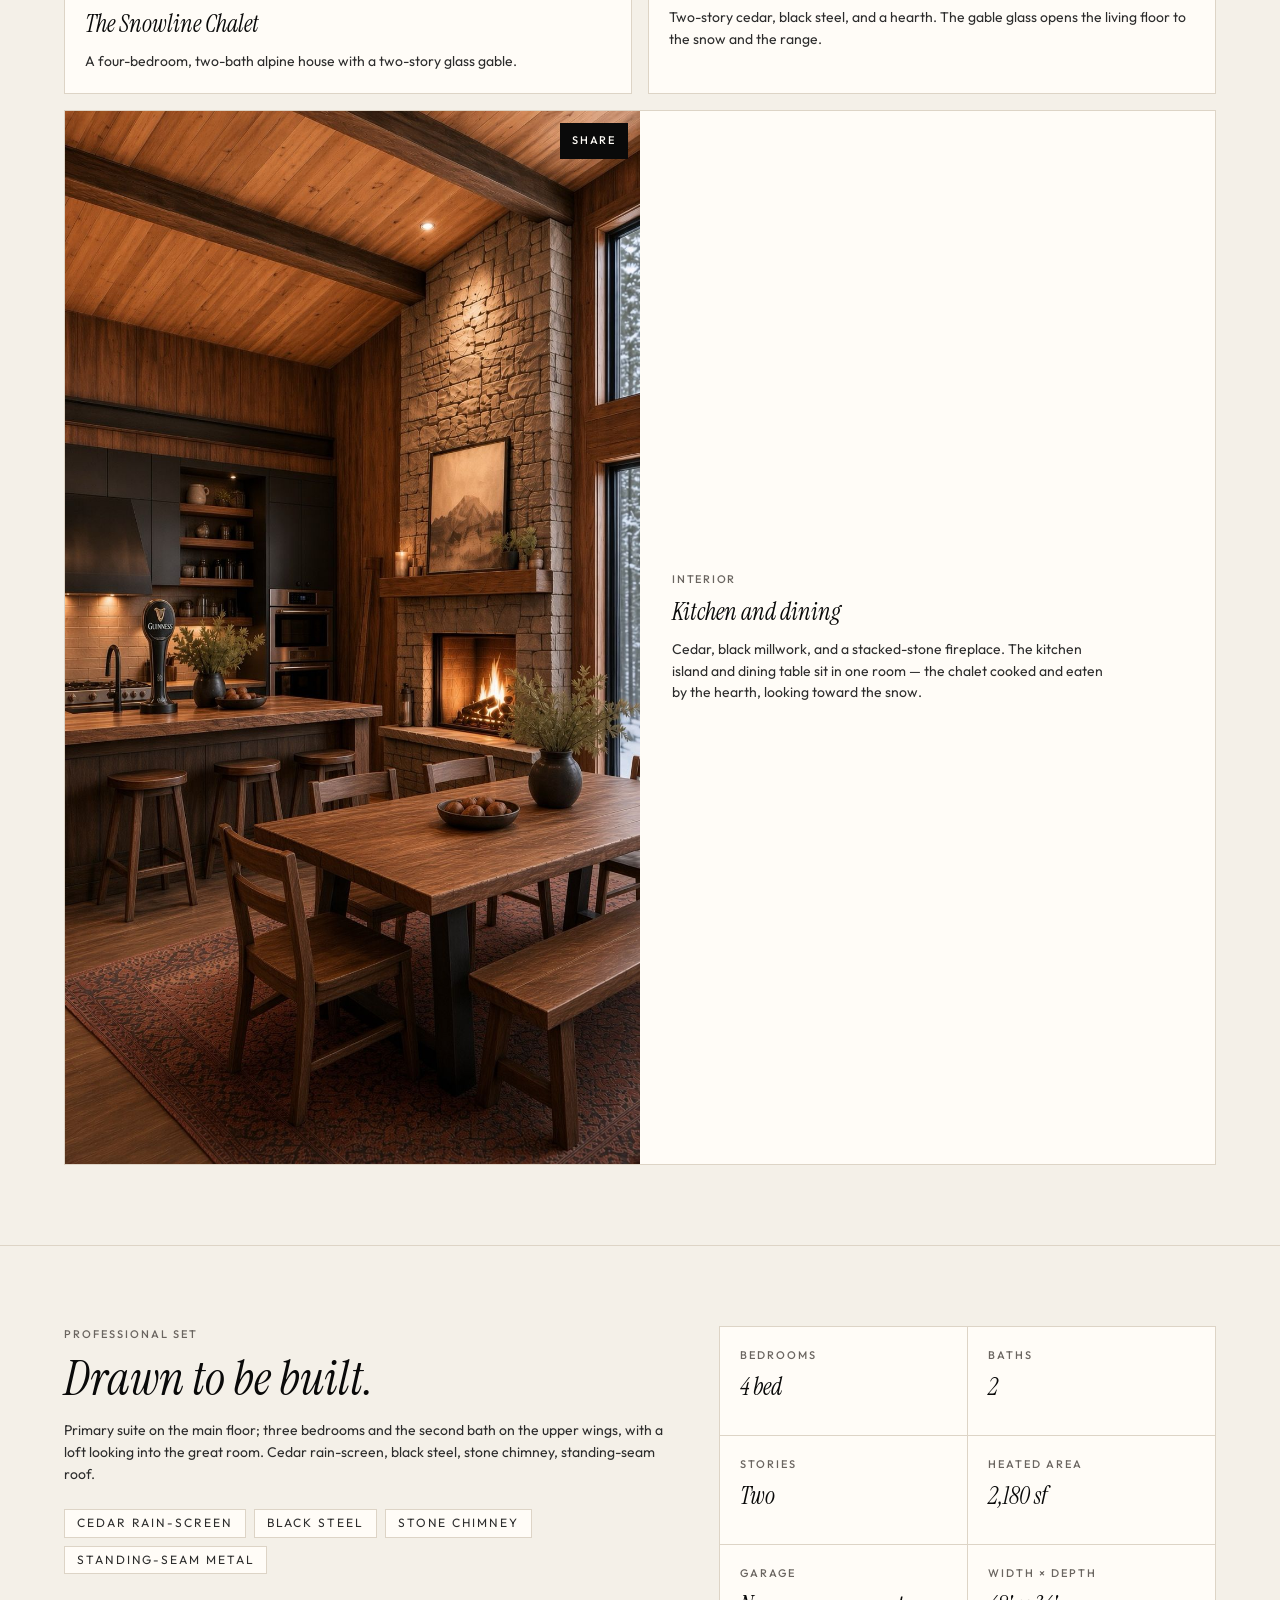
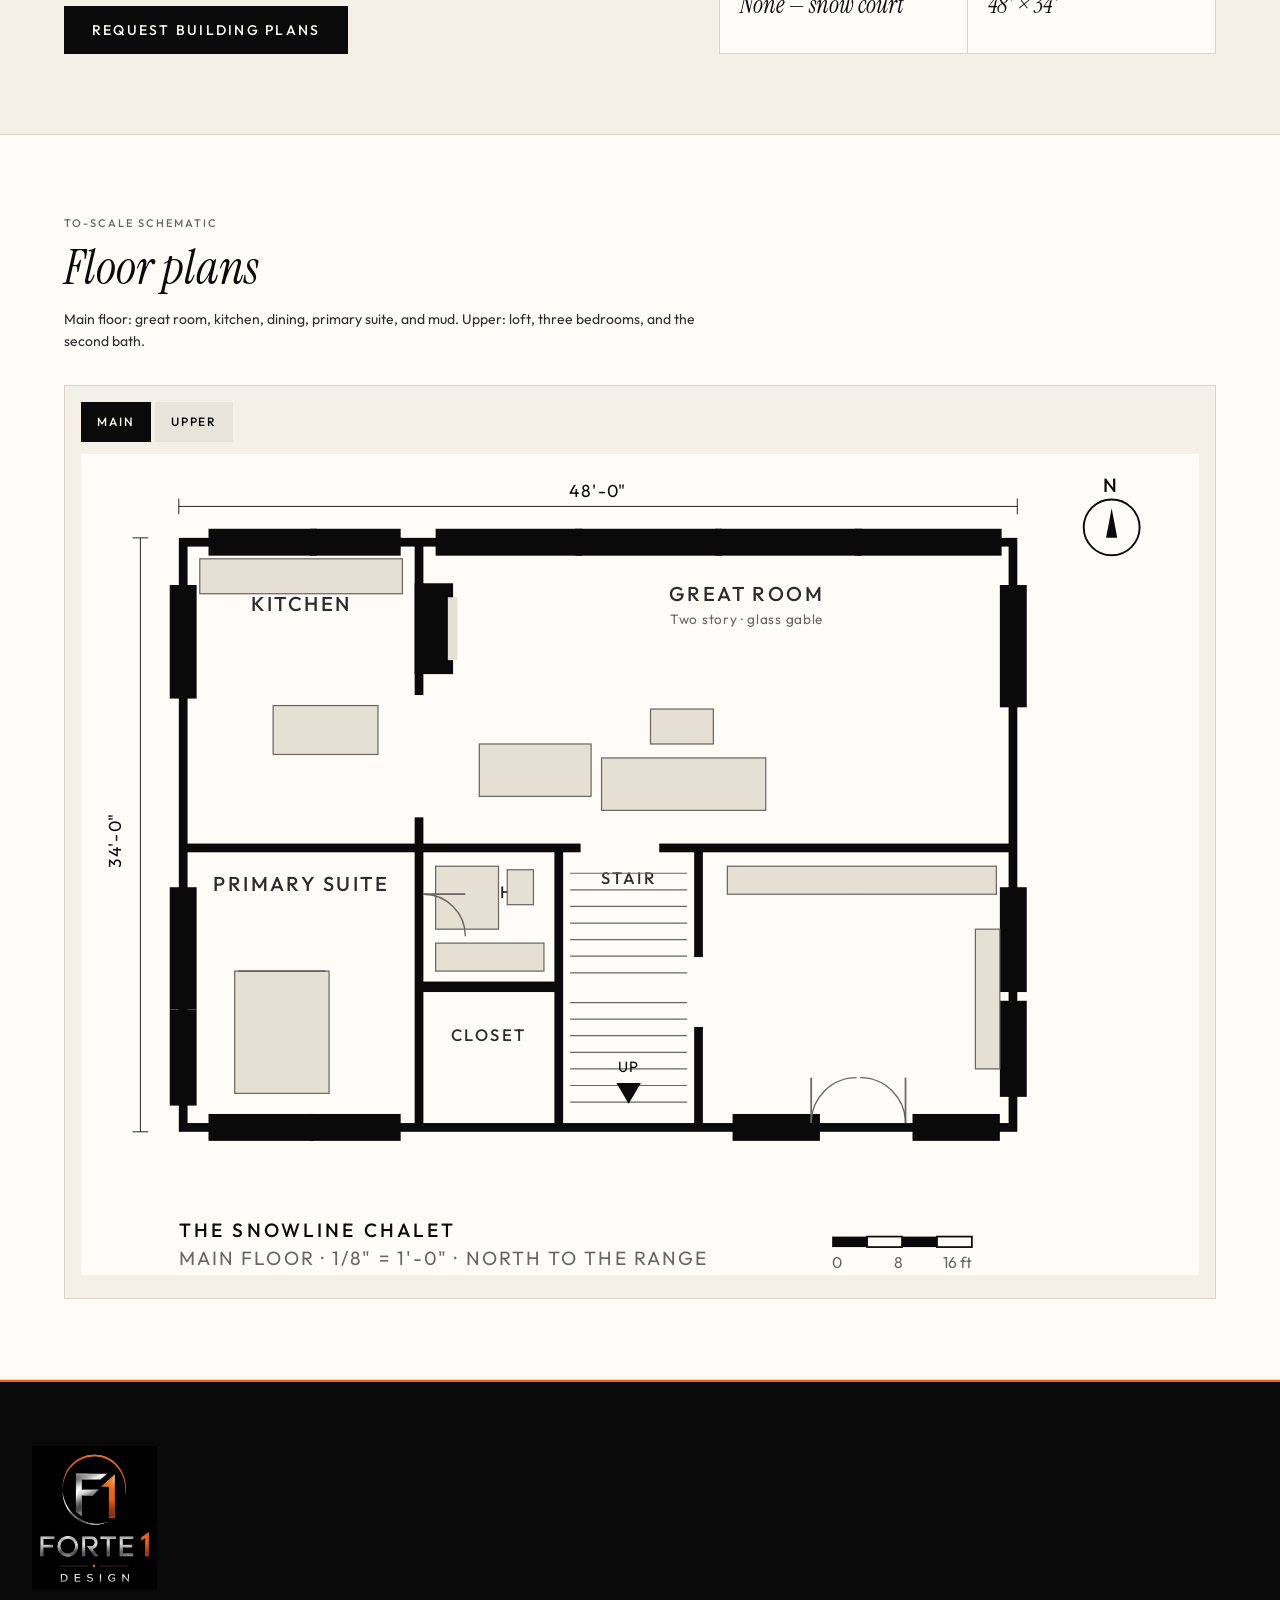
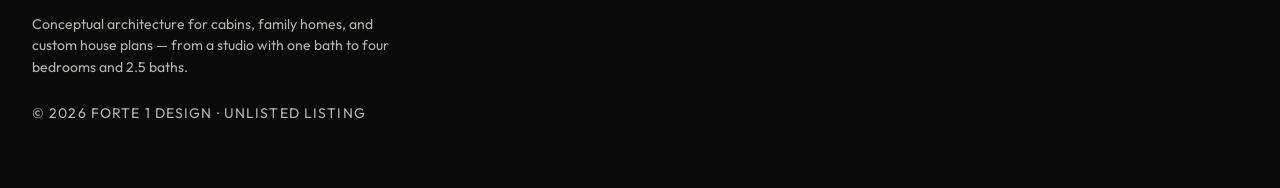
==== commit 30758375: "Add share links on listing images Each photo has a Share control that uses the device share sheet on" ====
--- a/index.html
+++ b/index.html
@@ -105,13 +105,21 @@
     @media (min-width: 1024px) {
       .card.wide { grid-column: 1 / -1; display: grid; grid-template-columns: 1fr 1fr; }
     }
-    .photo { overflow: hidden; background: var(--paper-deep); }
+    .photo { position: relative; overflow: hidden; background: var(--paper-deep); }
     .photo img { width: 100%; aspect-ratio: 4 / 3; object-fit: cover; }
     .photo.portrait img { aspect-ratio: 3 / 4; object-position: center 55%; }
     @media (min-width: 1024px) {
       .card.wide .photo img { aspect-ratio: auto; min-height: 24rem; height: 100%; object-fit: cover; }
     }
     .great-room { object-position: center 62%; }
+    .share {
+      position: absolute; top: 0.75rem; right: 0.75rem; z-index: 2;
+      display: inline-flex; align-items: center; justify-content: center;
+      height: 2.25rem; padding: 0 0.75rem;
+      background: var(--ink); color: var(--cream);
+      font-size: 0.6875rem; font-weight: 500; letter-spacing: 0.16em; text-transform: uppercase;
+    }
+    .share:hover { background: var(--walnut); }
     .tabs { display: flex; border-top: 1px solid var(--line); }
     .tabs button {
       flex: 1; padding: 0.75rem 1rem; font-size: 0.75rem; font-weight: 500;
@@ -197,9 +205,10 @@
         <h2>4 bedroom, 2 bath chalet</h2>
         <p class="prose">A mountain chalet drawn as a professional design set: warm cedar, black steel, and a stone chimney. The great room is a two-story glass gable facing the range; a primary suite sits on the main floor; three bedrooms and a second bath occupy the upper wings. Four bedrooms, two baths — the upper end of the Forte range, built for snow country.</p>
         <div class="grid">
-          <div class="card">
+          <div class="card" id="exterior">
             <div class="photo">
               <img id="listing-photo" src="images/snowline-dusk.jpg" alt="The Snowline Chalet exterior" width="1500" height="844" />
+              <button type="button" class="share" id="listing-share" data-src="images/snowline-dusk.jpg" data-title="The Snowline Chalet exterior">Share</button>
             </div>
             <div class="tabs">
               <button type="button" class="on" data-view="photo">Photograph</button>
@@ -211,9 +220,10 @@
               <p class="prose" style="margin-top:0.75rem">A four-bedroom, two-bath alpine house with a two-story glass gable.</p>
             </div>
           </div>
-          <div class="card">
+          <div class="card" id="great-room">
             <div class="photo">
               <img class="great-room" src="images/snowline-great-room.jpg" alt="The Snowline Chalet interior — great room" width="1057" height="1920" />
+              <button type="button" class="share" data-src="images/snowline-great-room.jpg" data-title="The Snowline Chalet great room">Share</button>
             </div>
             <div class="card-copy">
               <p class="meta">Interior</p>
@@ -221,9 +231,10 @@
               <p class="prose" style="margin-top:0.75rem">Two-story cedar, black steel, and a hearth. The gable glass opens the living floor to the snow and the range.</p>
             </div>
           </div>
-          <div class="card wide">
+          <div class="card wide" id="kitchen">
             <div class="photo portrait">
               <img src="images/snowline-kitchen.jpg" alt="The Snowline Chalet kitchen and dining" width="1048" height="1920" />
+              <button type="button" class="share" data-src="images/snowline-kitchen.jpg" data-title="The Snowline Chalet kitchen and dining">Share</button>
             </div>
             <div class="card-copy">
               <p class="meta">Interior</p>
@@ -453,6 +464,7 @@
 
   <script>
     const photo = document.getElementById("listing-photo");
+    const listingShare = document.getElementById("listing-share");
     document.querySelectorAll(".tabs button").forEach((btn) => {
       btn.addEventListener("click", () => {
         document.querySelectorAll(".tabs button").forEach((b) => b.classList.remove("on"));
@@ -460,6 +472,8 @@
         const drawing = btn.dataset.view === "drawing";
         photo.src = drawing ? "images/snowline-ink.jpg" : "images/snowline-dusk.jpg";
         photo.alt = drawing ? "The Snowline Chalet line drawing" : "The Snowline Chalet exterior";
+        listingShare.dataset.src = drawing ? "images/snowline-ink.jpg" : "images/snowline-dusk.jpg";
+        listingShare.dataset.title = drawing ? "The Snowline Chalet line drawing" : "The Snowline Chalet exterior";
       });
     });
     document.querySelectorAll(".plan-tabs button").forEach((btn) => {
@@ -470,6 +484,28 @@
         document.getElementById("plan-upper").hidden = btn.dataset.floor !== "upper";
       });
     });
+    document.querySelectorAll(".share").forEach((btn) => {
+      btn.addEventListener("click", async () => {
+        const url = new URL(btn.dataset.src, window.location.href).href;
+        const title = btn.dataset.title || "The Snowline Chalet";
+        try {
+          if (navigator.share) {
+            await navigator.share({ title, text: title, url });
+            return;
+          }
+        } catch (err) {
+          if (err && err.name === "AbortError") return;
+        }
+        try {
+          await navigator.clipboard.writeText(url);
+          const prev = btn.textContent;
+          btn.textContent = "Copied";
+          setTimeout(() => { btn.textContent = prev; }, 1600);
+        } catch (_) {
+          window.prompt("Copy image link", url);
+        }
+      });
+    });
   </script>
 </body>
 </html>
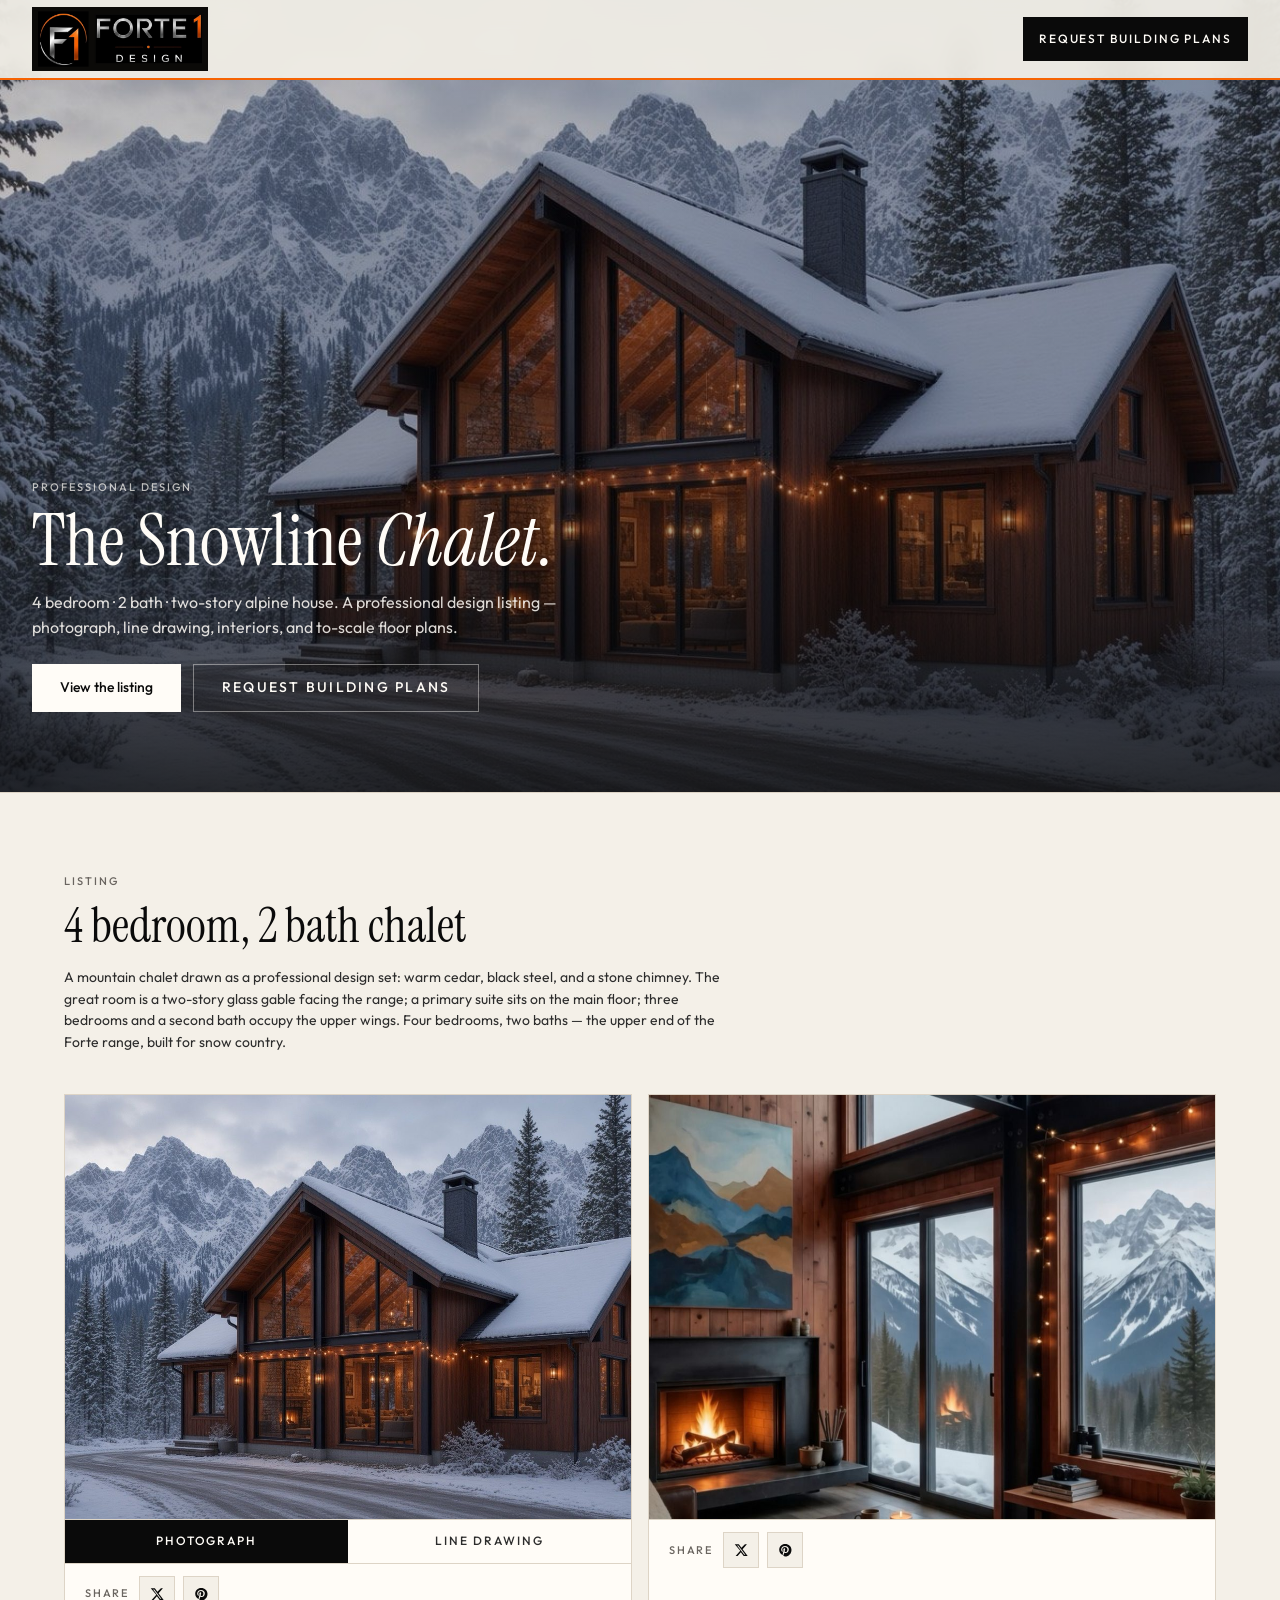
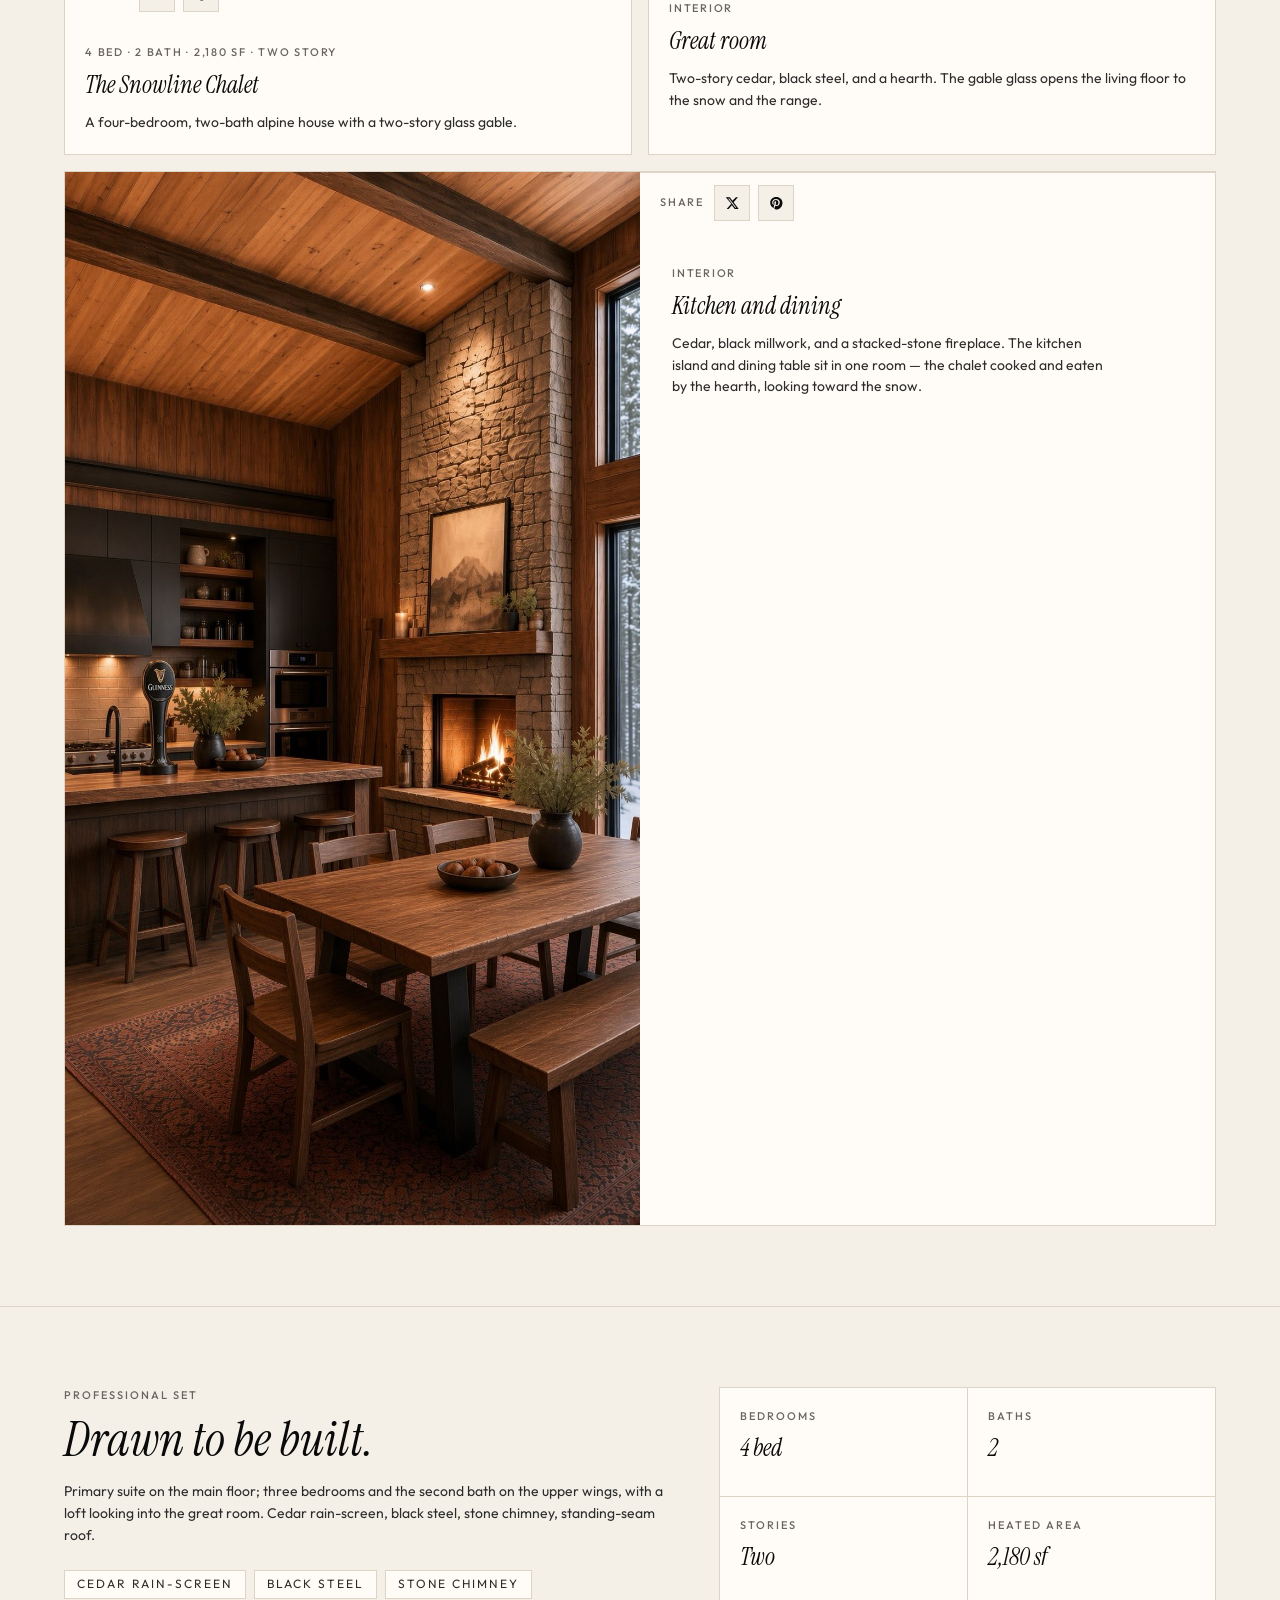
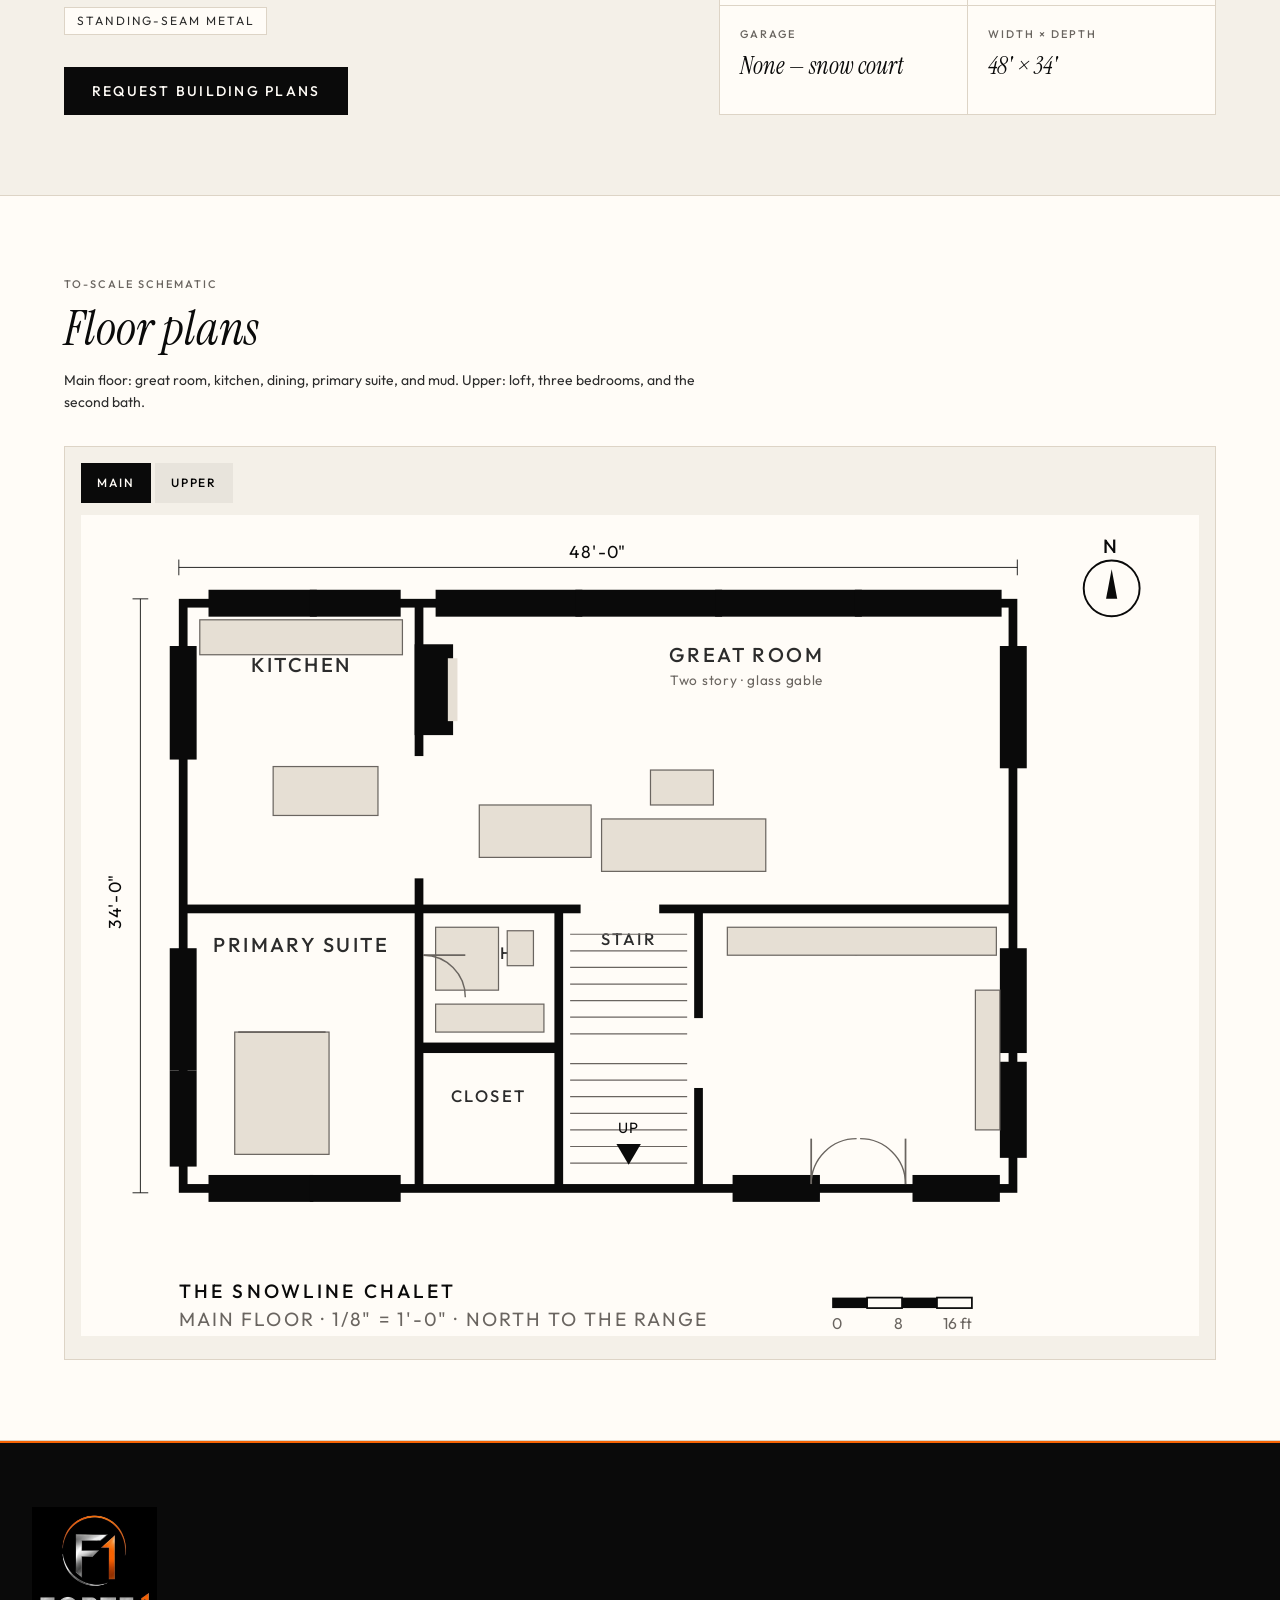
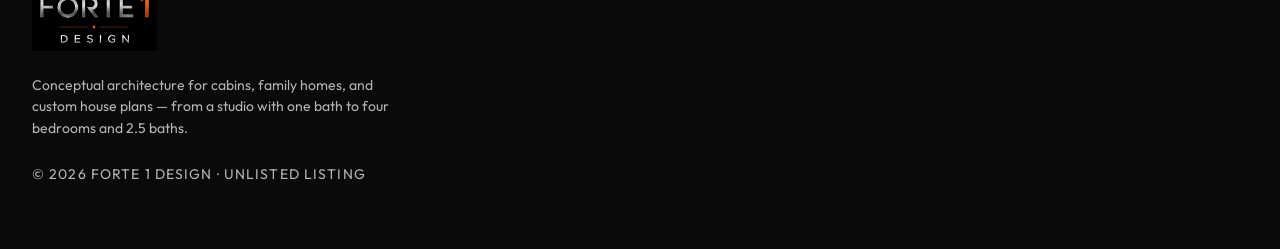
==== commit 37fec004: "Move share under photos with X and Pinterest Share sits below each image and posts the full listing " ====
--- a/index.html
+++ b/index.html
@@ -105,21 +105,30 @@
     @media (min-width: 1024px) {
       .card.wide { grid-column: 1 / -1; display: grid; grid-template-columns: 1fr 1fr; }
     }
-    .photo { position: relative; overflow: hidden; background: var(--paper-deep); }
+    .photo { overflow: hidden; background: var(--paper-deep); }
     .photo img { width: 100%; aspect-ratio: 4 / 3; object-fit: cover; }
     .photo.portrait img { aspect-ratio: 3 / 4; object-position: center 55%; }
     @media (min-width: 1024px) {
       .card.wide .photo img { aspect-ratio: auto; min-height: 24rem; height: 100%; object-fit: cover; }
     }
     .great-room { object-position: center 62%; }
-    .share {
-      position: absolute; top: 0.75rem; right: 0.75rem; z-index: 2;
+    .share-bar {
+      display: flex; align-items: center; gap: 0.5rem;
+      border-top: 1px solid var(--line);
+      padding: 0.75rem 1.25rem;
+      background: var(--cream);
+    }
+    .share-bar span {
+      font-size: 0.6875rem; font-weight: 500; letter-spacing: 0.16em;
+      text-transform: uppercase; color: var(--mute); margin-right: 0.15rem;
+    }
+    .share-bar a {
       display: inline-flex; align-items: center; justify-content: center;
-      height: 2.25rem; padding: 0 0.75rem;
-      background: var(--ink); color: var(--cream);
-      font-size: 0.6875rem; font-weight: 500; letter-spacing: 0.16em; text-transform: uppercase;
-    }
-    .share:hover { background: var(--walnut); }
+      width: 2.25rem; height: 2.25rem;
+      border: 1px solid var(--line); background: var(--paper); color: var(--ink);
+    }
+    .share-bar a:hover { background: var(--ink); color: var(--cream); border-color: var(--ink); }
+    .share-bar svg { width: 0.9rem; height: 0.9rem; display: block; }
     .tabs { display: flex; border-top: 1px solid var(--line); }
     .tabs button {
       flex: 1; padding: 0.75rem 1rem; font-size: 0.75rem; font-weight: 500;
@@ -208,11 +217,19 @@
           <div class="card" id="exterior">
             <div class="photo">
               <img id="listing-photo" src="images/snowline-dusk.jpg" alt="The Snowline Chalet exterior" width="1500" height="844" />
-              <button type="button" class="share" id="listing-share" data-src="images/snowline-dusk.jpg" data-title="The Snowline Chalet exterior">Share</button>
             </div>
             <div class="tabs">
               <button type="button" class="on" data-view="photo">Photograph</button>
               <button type="button" data-view="drawing">Line drawing</button>
+            </div>
+            <div class="share-bar">
+              <span>Share</span>
+              <a class="share-x" href="#" target="_blank" rel="noopener noreferrer" aria-label="Share this listing on X">
+                <svg viewBox="0 0 24 24" aria-hidden="true"><path fill="currentColor" d="M18.244 2.25h3.308l-7.227 8.26 8.502 11.24H16.17l-4.714-6.231-5.401 6.231H2.74l7.727-8.835L1.254 2.25H8.08l4.253 5.622L18.244 2.25zm-1.161 17.52h1.833L7.084 4.126H5.117z"/></svg>
+              </a>
+              <a class="share-pin" href="#" target="_blank" rel="noopener noreferrer" aria-label="Share this listing on Pinterest" data-media="images/snowline-dusk.jpg">
+                <svg viewBox="0 0 24 24" aria-hidden="true"><path fill="currentColor" d="M12.017 1.5c-5.888 0-10.017 4.243-10.017 9.714 0 4.125 2.482 7.676 6.069 8.936-.084-.76-.16-1.928.033-2.758.175-.755 1.13-4.816 1.13-4.816s-.288-.59-.288-1.46c0-1.368.793-2.39 1.78-2.39.84 0 1.245.63 1.245 1.385 0 .844-.537 2.106-.813 3.276-.23.978.49 1.776 1.454 1.776 1.745 0 3.087-1.84 3.087-4.494 0-2.35-1.69-3.995-4.107-3.995-2.797 0-4.44 2.096-4.44 4.263 0 .844.325 1.75.73 2.24.08.1.092.187.068.288l-.28 1.144c-.045.183-.148.222-.34.134-1.249-.581-2.03-2.407-2.03-3.874 0-3.154 2.292-6.052 6.608-6.052 3.469 0 6.165 2.473 6.165 5.776 0 3.447-2.16 6.216-5.16 6.216-1.007 0-1.956-.524-2.28-1.143l-.62 2.36c-.226.87-.837 1.958-1.244 2.622A10.02 10.02 0 0 0 12.017 22.5C17.9 22.5 22.5 17.799 22.5 11.214 22.5 5.743 17.9 1.5 12.017 1.5z"/></svg>
+              </a>
             </div>
             <div class="card-copy">
               <p class="meta">4 bed · 2 bath · 2,180 sf · Two story</p>
@@ -223,7 +240,15 @@
           <div class="card" id="great-room">
             <div class="photo">
               <img class="great-room" src="images/snowline-great-room.jpg" alt="The Snowline Chalet interior — great room" width="1057" height="1920" />
-              <button type="button" class="share" data-src="images/snowline-great-room.jpg" data-title="The Snowline Chalet great room">Share</button>
+            </div>
+            <div class="share-bar">
+              <span>Share</span>
+              <a class="share-x" href="#" target="_blank" rel="noopener noreferrer" aria-label="Share this listing on X">
+                <svg viewBox="0 0 24 24" aria-hidden="true"><path fill="currentColor" d="M18.244 2.25h3.308l-7.227 8.26 8.502 11.24H16.17l-4.714-6.231-5.401 6.231H2.74l7.727-8.835L1.254 2.25H8.08l4.253 5.622L18.244 2.25zm-1.161 17.52h1.833L7.084 4.126H5.117z"/></svg>
+              </a>
+              <a class="share-pin" href="#" target="_blank" rel="noopener noreferrer" aria-label="Share this listing on Pinterest" data-media="images/snowline-great-room.jpg">
+                <svg viewBox="0 0 24 24" aria-hidden="true"><path fill="currentColor" d="M12.017 1.5c-5.888 0-10.017 4.243-10.017 9.714 0 4.125 2.482 7.676 6.069 8.936-.084-.76-.16-1.928.033-2.758.175-.755 1.13-4.816 1.13-4.816s-.288-.59-.288-1.46c0-1.368.793-2.39 1.78-2.39.84 0 1.245.63 1.245 1.385 0 .844-.537 2.106-.813 3.276-.23.978.49 1.776 1.454 1.776 1.745 0 3.087-1.84 3.087-4.494 0-2.35-1.69-3.995-4.107-3.995-2.797 0-4.44 2.096-4.44 4.263 0 .844.325 1.75.73 2.24.08.1.092.187.068.288l-.28 1.144c-.045.183-.148.222-.34.134-1.249-.581-2.03-2.407-2.03-3.874 0-3.154 2.292-6.052 6.608-6.052 3.469 0 6.165 2.473 6.165 5.776 0 3.447-2.16 6.216-5.16 6.216-1.007 0-1.956-.524-2.28-1.143l-.62 2.36c-.226.87-.837 1.958-1.244 2.622A10.02 10.02 0 0 0 12.017 22.5C17.9 22.5 22.5 17.799 22.5 11.214 22.5 5.743 17.9 1.5 12.017 1.5z"/></svg>
+              </a>
             </div>
             <div class="card-copy">
               <p class="meta">Interior</p>
@@ -234,12 +259,22 @@
           <div class="card wide" id="kitchen">
             <div class="photo portrait">
               <img src="images/snowline-kitchen.jpg" alt="The Snowline Chalet kitchen and dining" width="1048" height="1920" />
-              <button type="button" class="share" data-src="images/snowline-kitchen.jpg" data-title="The Snowline Chalet kitchen and dining">Share</button>
-            </div>
-            <div class="card-copy">
-              <p class="meta">Interior</p>
-              <h3>Kitchen and dining</h3>
-              <p class="prose" style="margin-top:0.75rem;max-width:28rem">Cedar, black millwork, and a stacked-stone fireplace. The kitchen island and dining table sit in one room — the chalet cooked and eaten by the hearth, looking toward the snow.</p>
+            </div>
+            <div>
+              <div class="share-bar">
+                <span>Share</span>
+                <a class="share-x" href="#" target="_blank" rel="noopener noreferrer" aria-label="Share this listing on X">
+                  <svg viewBox="0 0 24 24" aria-hidden="true"><path fill="currentColor" d="M18.244 2.25h3.308l-7.227 8.26 8.502 11.24H16.17l-4.714-6.231-5.401 6.231H2.74l7.727-8.835L1.254 2.25H8.08l4.253 5.622L18.244 2.25zm-1.161 17.52h1.833L7.084 4.126H5.117z"/></svg>
+                </a>
+                <a class="share-pin" href="#" target="_blank" rel="noopener noreferrer" aria-label="Share this listing on Pinterest" data-media="images/snowline-kitchen.jpg">
+                  <svg viewBox="0 0 24 24" aria-hidden="true"><path fill="currentColor" d="M12.017 1.5c-5.888 0-10.017 4.243-10.017 9.714 0 4.125 2.482 7.676 6.069 8.936-.084-.76-.16-1.928.033-2.758.175-.755 1.13-4.816 1.13-4.816s-.288-.59-.288-1.46c0-1.368.793-2.39 1.78-2.39.84 0 1.245.63 1.245 1.385 0 .844-.537 2.106-.813 3.276-.23.978.49 1.776 1.454 1.776 1.745 0 3.087-1.84 3.087-4.494 0-2.35-1.69-3.995-4.107-3.995-2.797 0-4.44 2.096-4.44 4.263 0 .844.325 1.75.73 2.24.08.1.092.187.068.288l-.28 1.144c-.045.183-.148.222-.34.134-1.249-.581-2.03-2.407-2.03-3.874 0-3.154 2.292-6.052 6.608-6.052 3.469 0 6.165 2.473 6.165 5.776 0 3.447-2.16 6.216-5.16 6.216-1.007 0-1.956-.524-2.28-1.143l-.62 2.36c-.226.87-.837 1.958-1.244 2.622A10.02 10.02 0 0 0 12.017 22.5C17.9 22.5 22.5 17.799 22.5 11.214 22.5 5.743 17.9 1.5 12.017 1.5z"/></svg>
+                </a>
+              </div>
+              <div class="card-copy">
+                <p class="meta">Interior</p>
+                <h3>Kitchen and dining</h3>
+                <p class="prose" style="margin-top:0.75rem;max-width:28rem">Cedar, black millwork, and a stacked-stone fireplace. The kitchen island and dining table sit in one room — the chalet cooked and eaten by the hearth, looking toward the snow.</p>
+              </div>
             </div>
           </div>
         </div>
@@ -464,7 +499,6 @@
 
   <script>
     const photo = document.getElementById("listing-photo");
-    const listingShare = document.getElementById("listing-share");
     document.querySelectorAll(".tabs button").forEach((btn) => {
       btn.addEventListener("click", () => {
         document.querySelectorAll(".tabs button").forEach((b) => b.classList.remove("on"));
@@ -472,8 +506,9 @@
         const drawing = btn.dataset.view === "drawing";
         photo.src = drawing ? "images/snowline-ink.jpg" : "images/snowline-dusk.jpg";
         photo.alt = drawing ? "The Snowline Chalet line drawing" : "The Snowline Chalet exterior";
-        listingShare.dataset.src = drawing ? "images/snowline-ink.jpg" : "images/snowline-dusk.jpg";
-        listingShare.dataset.title = drawing ? "The Snowline Chalet line drawing" : "The Snowline Chalet exterior";
+        const pin = document.querySelector("#exterior .share-pin");
+        if (pin) pin.dataset.media = drawing ? "images/snowline-ink.jpg" : "images/snowline-dusk.jpg";
+        wireShare();
       });
     });
     document.querySelectorAll(".plan-tabs button").forEach((btn) => {
@@ -484,28 +519,22 @@
         document.getElementById("plan-upper").hidden = btn.dataset.floor !== "upper";
       });
     });
-    document.querySelectorAll(".share").forEach((btn) => {
-      btn.addEventListener("click", async () => {
-        const url = new URL(btn.dataset.src, window.location.href).href;
-        const title = btn.dataset.title || "The Snowline Chalet";
-        try {
-          if (navigator.share) {
-            await navigator.share({ title, text: title, url });
-            return;
-          }
-        } catch (err) {
-          if (err && err.name === "AbortError") return;
+    function wireShare() {
+      const page = location.origin + location.pathname;
+      const text = "The Snowline Chalet — 4 bedroom, 2 bath alpine house | Forte 1 Design";
+      document.querySelectorAll(".share-bar").forEach((bar) => {
+        const x = bar.querySelector(".share-x");
+        const pin = bar.querySelector(".share-pin");
+        if (x) {
+          x.href = "https://twitter.com/intent/tweet?url=" + encodeURIComponent(page) + "&text=" + encodeURIComponent(text);
         }
-        try {
-          await navigator.clipboard.writeText(url);
-          const prev = btn.textContent;
-          btn.textContent = "Copied";
-          setTimeout(() => { btn.textContent = prev; }, 1600);
-        } catch (_) {
-          window.prompt("Copy image link", url);
+        if (pin) {
+          const media = new URL(pin.dataset.media || "images/snowline-dusk.jpg", location.href).href;
+          pin.href = "https://www.pinterest.com/pin/create/button/?url=" + encodeURIComponent(page) + "&media=" + encodeURIComponent(media) + "&description=" + encodeURIComponent(text);
         }
       });
-    });
+    }
+    wireShare();
   </script>
 </body>
 </html>
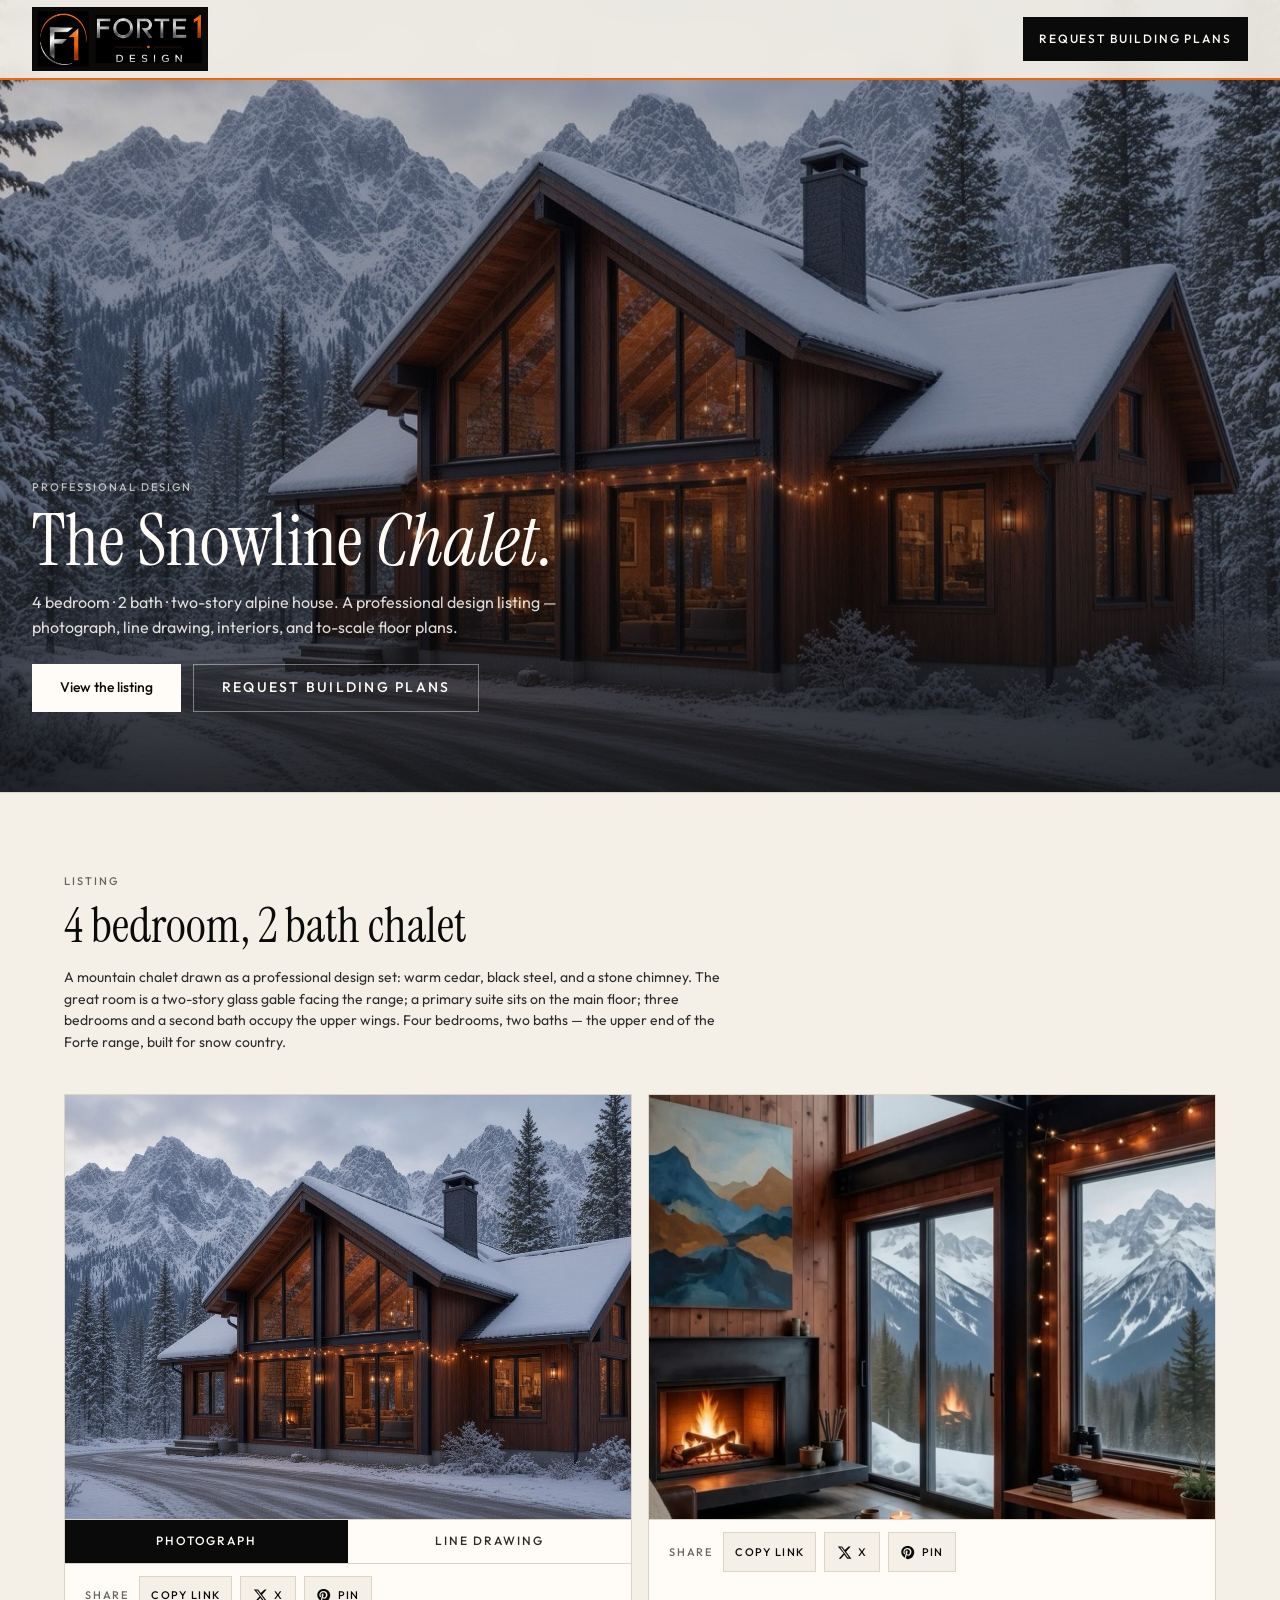
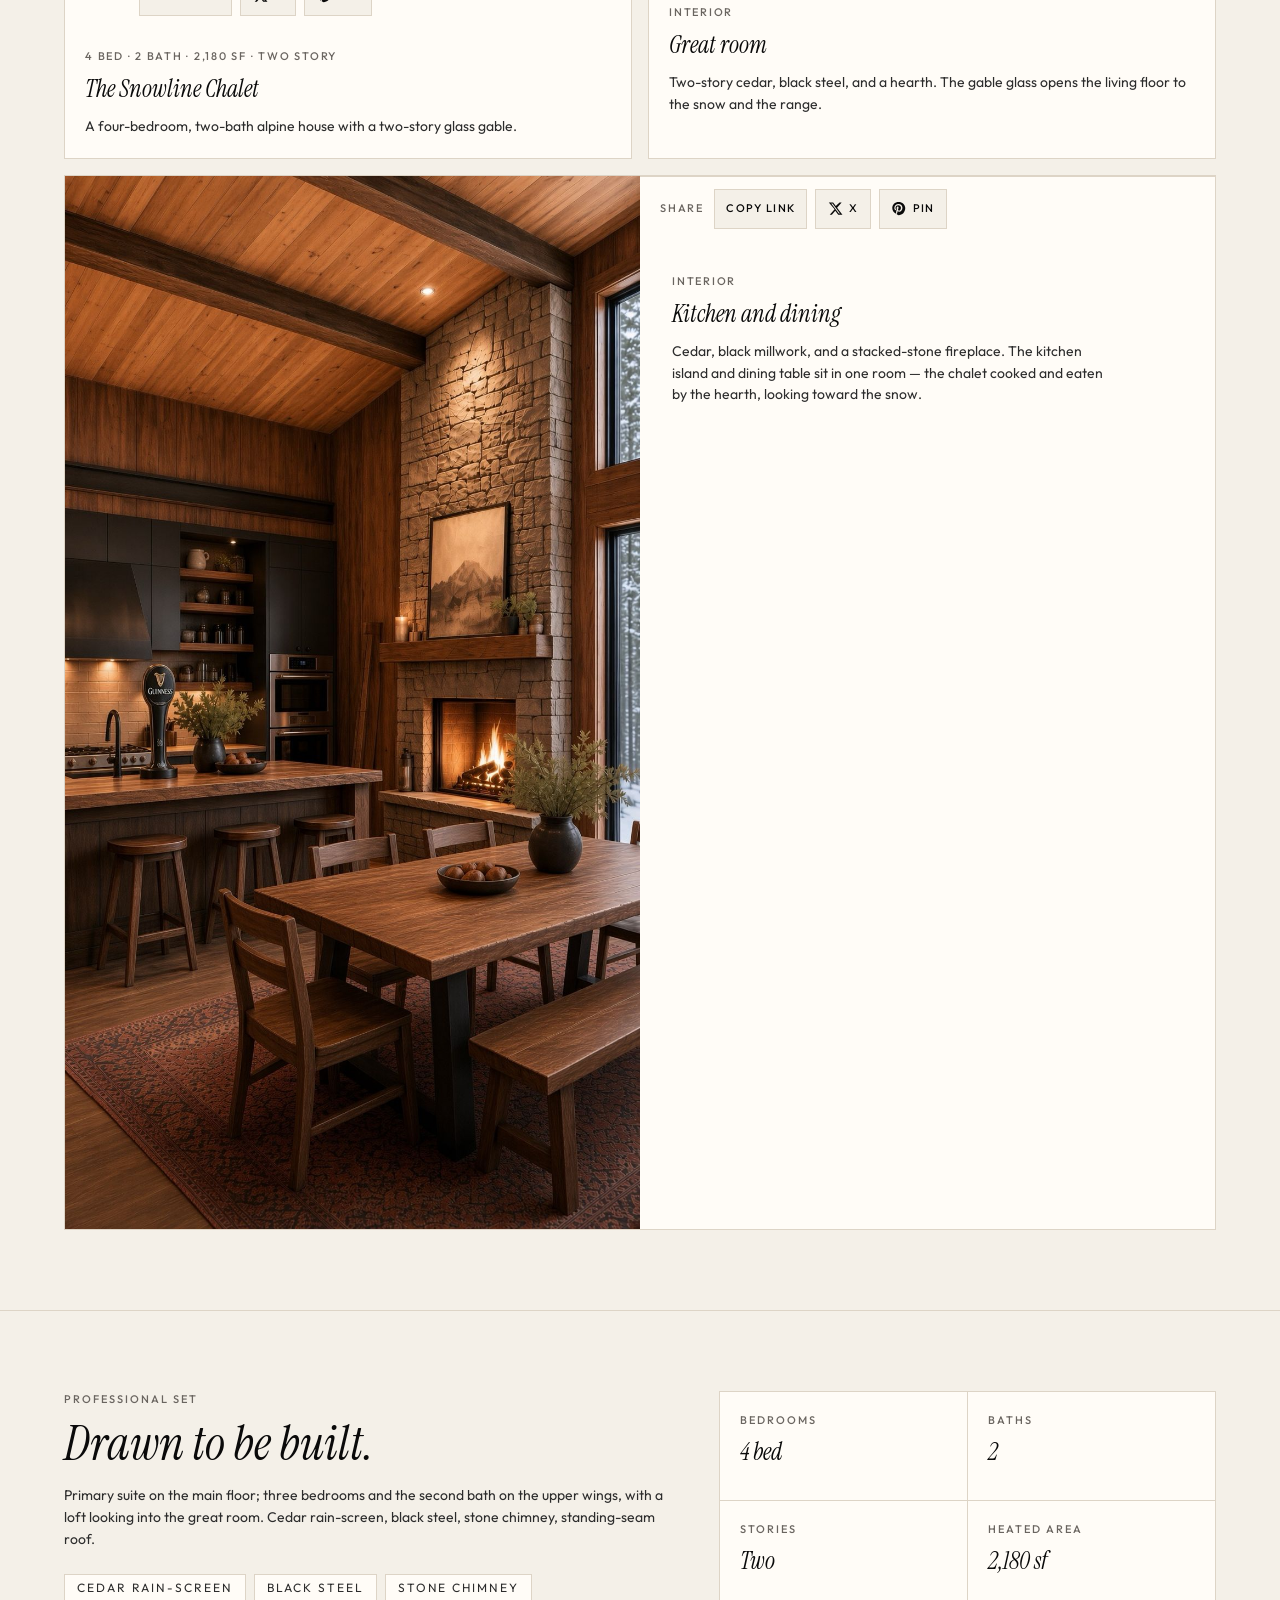
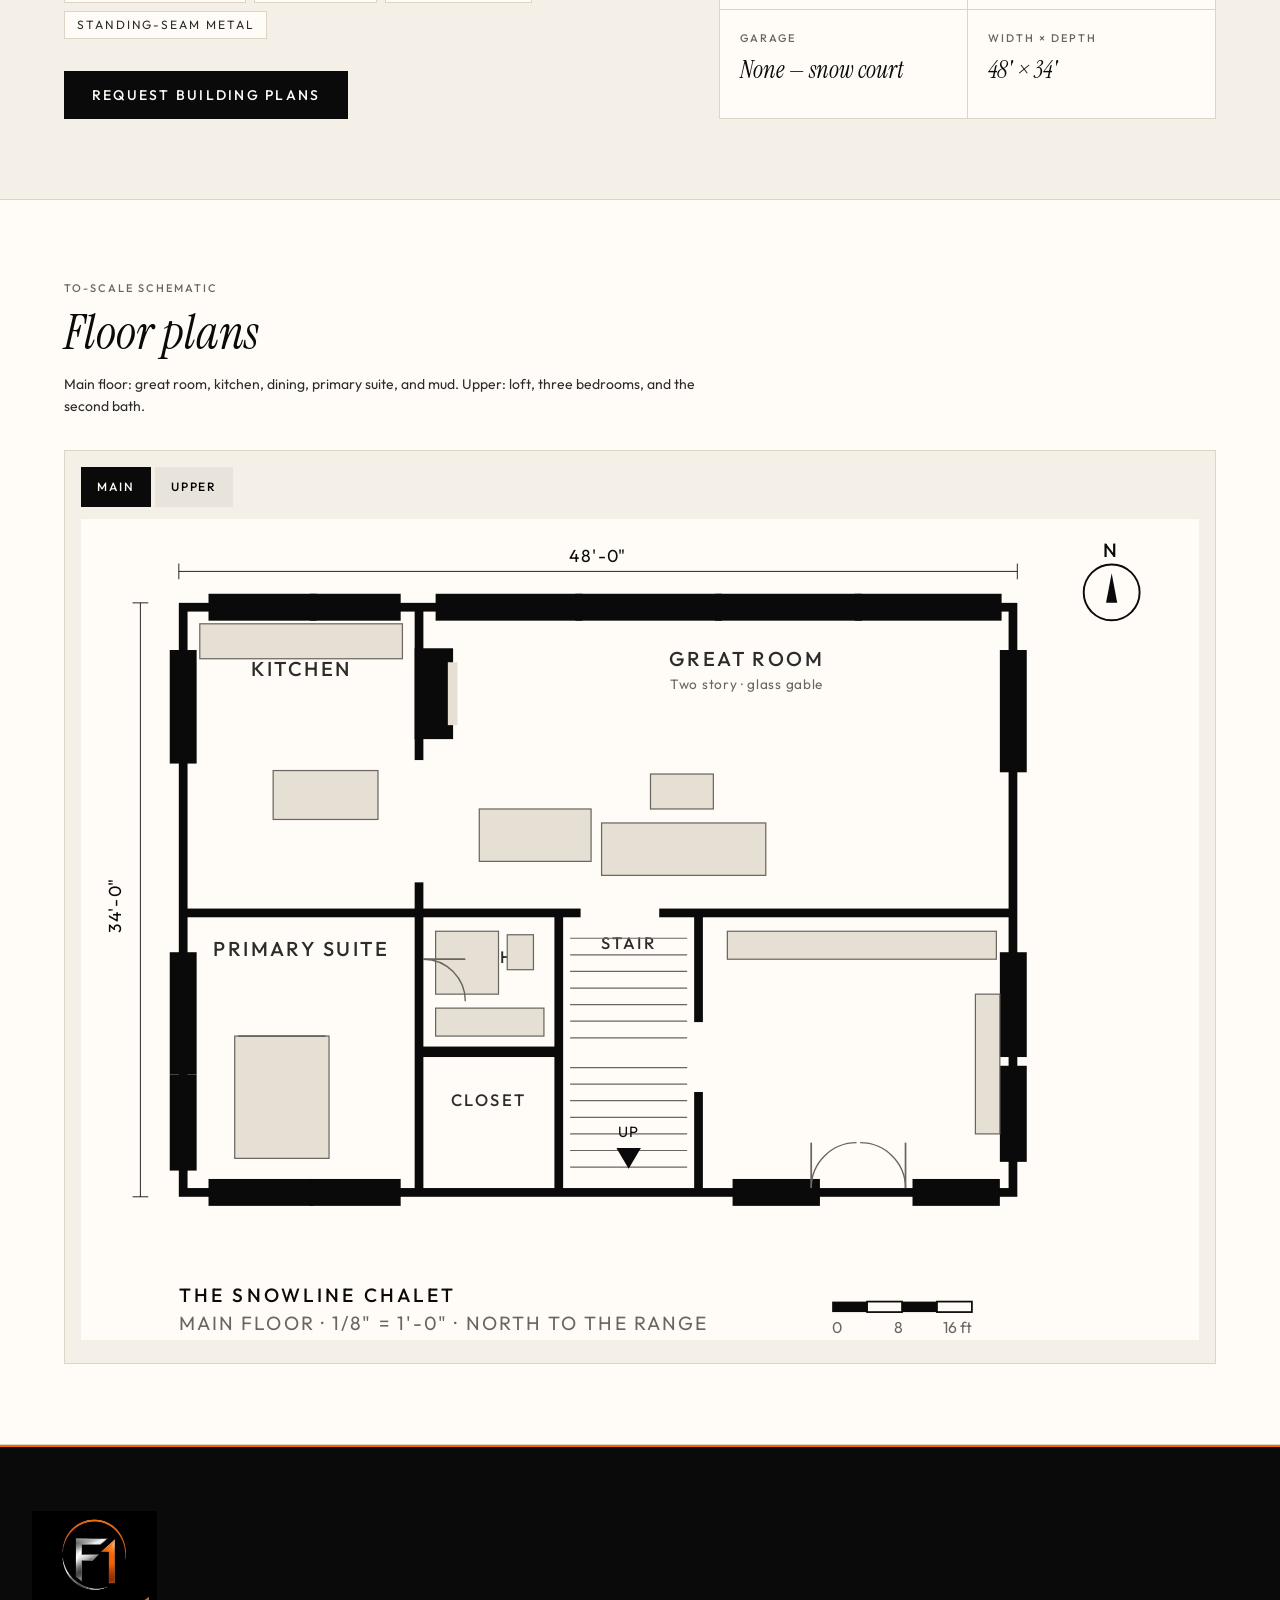
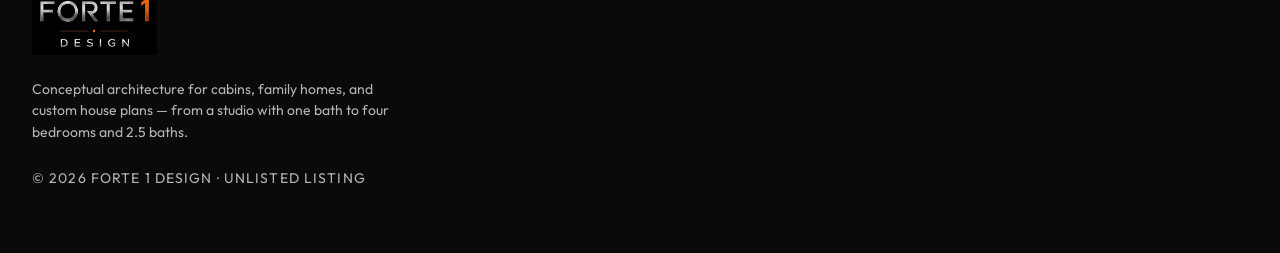
==== commit 7b33cc8e: "Fix share controls so X, Pinterest, and copy link actually fire Buttons now handle the tap, open the" ====
--- a/index.html
+++ b/index.html
@@ -113,22 +113,26 @@
     }
     .great-room { object-position: center 62%; }
     .share-bar {
-      display: flex; align-items: center; gap: 0.5rem;
+      display: flex; align-items: center; flex-wrap: wrap; gap: 0.5rem;
       border-top: 1px solid var(--line);
       padding: 0.75rem 1.25rem;
       background: var(--cream);
     }
-    .share-bar span {
+    .share-bar .share-label {
       font-size: 0.6875rem; font-weight: 500; letter-spacing: 0.16em;
       text-transform: uppercase; color: var(--mute); margin-right: 0.15rem;
     }
-    .share-bar a {
-      display: inline-flex; align-items: center; justify-content: center;
-      width: 2.25rem; height: 2.25rem;
+    .share-bar .share-btn {
+      display: inline-flex; align-items: center; justify-content: center; gap: 0.4rem;
+      height: 2.5rem; min-width: 2.5rem; padding: 0 0.7rem;
       border: 1px solid var(--line); background: var(--paper); color: var(--ink);
-    }
-    .share-bar a:hover { background: var(--ink); color: var(--cream); border-color: var(--ink); }
-    .share-bar svg { width: 0.9rem; height: 0.9rem; display: block; }
+      font-size: 0.6875rem; font-weight: 500; letter-spacing: 0.12em; text-transform: uppercase;
+    }
+    .share-bar .share-btn:hover { background: var(--ink); color: var(--cream); border-color: var(--ink); }
+    .share-bar .share-btn svg { width: 0.95rem; height: 0.95rem; display: block; flex-shrink: 0; }
+    .share-bar .share-status {
+      font-size: 0.6875rem; letter-spacing: 0.12em; text-transform: uppercase; color: var(--walnut);
+    }
     .tabs { display: flex; border-top: 1px solid var(--line); }
     .tabs button {
       flex: 1; padding: 0.75rem 1rem; font-size: 0.75rem; font-weight: 500;
@@ -222,14 +226,18 @@
               <button type="button" class="on" data-view="photo">Photograph</button>
               <button type="button" data-view="drawing">Line drawing</button>
             </div>
-            <div class="share-bar">
-              <span>Share</span>
-              <a class="share-x" href="#" target="_blank" rel="noopener noreferrer" aria-label="Share this listing on X">
+            <div class="share-bar" data-media="images/snowline-dusk.jpg">
+              <span class="share-label">Share</span>
+              <button type="button" class="share-btn share-native">Copy link</button>
+              <button type="button" class="share-btn share-x" aria-label="Share this listing on X">
                 <svg viewBox="0 0 24 24" aria-hidden="true"><path fill="currentColor" d="M18.244 2.25h3.308l-7.227 8.26 8.502 11.24H16.17l-4.714-6.231-5.401 6.231H2.74l7.727-8.835L1.254 2.25H8.08l4.253 5.622L18.244 2.25zm-1.161 17.52h1.833L7.084 4.126H5.117z"/></svg>
-              </a>
-              <a class="share-pin" href="#" target="_blank" rel="noopener noreferrer" aria-label="Share this listing on Pinterest" data-media="images/snowline-dusk.jpg">
+                <span>X</span>
+              </button>
+              <button type="button" class="share-btn share-pin" aria-label="Share this listing on Pinterest">
                 <svg viewBox="0 0 24 24" aria-hidden="true"><path fill="currentColor" d="M12.017 1.5c-5.888 0-10.017 4.243-10.017 9.714 0 4.125 2.482 7.676 6.069 8.936-.084-.76-.16-1.928.033-2.758.175-.755 1.13-4.816 1.13-4.816s-.288-.59-.288-1.46c0-1.368.793-2.39 1.78-2.39.84 0 1.245.63 1.245 1.385 0 .844-.537 2.106-.813 3.276-.23.978.49 1.776 1.454 1.776 1.745 0 3.087-1.84 3.087-4.494 0-2.35-1.69-3.995-4.107-3.995-2.797 0-4.44 2.096-4.44 4.263 0 .844.325 1.75.73 2.24.08.1.092.187.068.288l-.28 1.144c-.045.183-.148.222-.34.134-1.249-.581-2.03-2.407-2.03-3.874 0-3.154 2.292-6.052 6.608-6.052 3.469 0 6.165 2.473 6.165 5.776 0 3.447-2.16 6.216-5.16 6.216-1.007 0-1.956-.524-2.28-1.143l-.62 2.36c-.226.87-.837 1.958-1.244 2.622A10.02 10.02 0 0 0 12.017 22.5C17.9 22.5 22.5 17.799 22.5 11.214 22.5 5.743 17.9 1.5 12.017 1.5z"/></svg>
-              </a>
+                <span>Pin</span>
+              </button>
+              <span class="share-status" hidden>Copied listing link</span>
             </div>
             <div class="card-copy">
               <p class="meta">4 bed · 2 bath · 2,180 sf · Two story</p>
@@ -241,14 +249,18 @@
             <div class="photo">
               <img class="great-room" src="images/snowline-great-room.jpg" alt="The Snowline Chalet interior — great room" width="1057" height="1920" />
             </div>
-            <div class="share-bar">
-              <span>Share</span>
-              <a class="share-x" href="#" target="_blank" rel="noopener noreferrer" aria-label="Share this listing on X">
+            <div class="share-bar" data-media="images/snowline-great-room.jpg">
+              <span class="share-label">Share</span>
+              <button type="button" class="share-btn share-native">Copy link</button>
+              <button type="button" class="share-btn share-x" aria-label="Share this listing on X">
                 <svg viewBox="0 0 24 24" aria-hidden="true"><path fill="currentColor" d="M18.244 2.25h3.308l-7.227 8.26 8.502 11.24H16.17l-4.714-6.231-5.401 6.231H2.74l7.727-8.835L1.254 2.25H8.08l4.253 5.622L18.244 2.25zm-1.161 17.52h1.833L7.084 4.126H5.117z"/></svg>
-              </a>
-              <a class="share-pin" href="#" target="_blank" rel="noopener noreferrer" aria-label="Share this listing on Pinterest" data-media="images/snowline-great-room.jpg">
+                <span>X</span>
+              </button>
+              <button type="button" class="share-btn share-pin" aria-label="Share this listing on Pinterest">
                 <svg viewBox="0 0 24 24" aria-hidden="true"><path fill="currentColor" d="M12.017 1.5c-5.888 0-10.017 4.243-10.017 9.714 0 4.125 2.482 7.676 6.069 8.936-.084-.76-.16-1.928.033-2.758.175-.755 1.13-4.816 1.13-4.816s-.288-.59-.288-1.46c0-1.368.793-2.39 1.78-2.39.84 0 1.245.63 1.245 1.385 0 .844-.537 2.106-.813 3.276-.23.978.49 1.776 1.454 1.776 1.745 0 3.087-1.84 3.087-4.494 0-2.35-1.69-3.995-4.107-3.995-2.797 0-4.44 2.096-4.44 4.263 0 .844.325 1.75.73 2.24.08.1.092.187.068.288l-.28 1.144c-.045.183-.148.222-.34.134-1.249-.581-2.03-2.407-2.03-3.874 0-3.154 2.292-6.052 6.608-6.052 3.469 0 6.165 2.473 6.165 5.776 0 3.447-2.16 6.216-5.16 6.216-1.007 0-1.956-.524-2.28-1.143l-.62 2.36c-.226.87-.837 1.958-1.244 2.622A10.02 10.02 0 0 0 12.017 22.5C17.9 22.5 22.5 17.799 22.5 11.214 22.5 5.743 17.9 1.5 12.017 1.5z"/></svg>
-              </a>
+                <span>Pin</span>
+              </button>
+              <span class="share-status" hidden>Copied listing link</span>
             </div>
             <div class="card-copy">
               <p class="meta">Interior</p>
@@ -261,14 +273,18 @@
               <img src="images/snowline-kitchen.jpg" alt="The Snowline Chalet kitchen and dining" width="1048" height="1920" />
             </div>
             <div>
-              <div class="share-bar">
-                <span>Share</span>
-                <a class="share-x" href="#" target="_blank" rel="noopener noreferrer" aria-label="Share this listing on X">
+              <div class="share-bar" data-media="images/snowline-kitchen.jpg">
+                <span class="share-label">Share</span>
+                <button type="button" class="share-btn share-native">Copy link</button>
+                <button type="button" class="share-btn share-x" aria-label="Share this listing on X">
                   <svg viewBox="0 0 24 24" aria-hidden="true"><path fill="currentColor" d="M18.244 2.25h3.308l-7.227 8.26 8.502 11.24H16.17l-4.714-6.231-5.401 6.231H2.74l7.727-8.835L1.254 2.25H8.08l4.253 5.622L18.244 2.25zm-1.161 17.52h1.833L7.084 4.126H5.117z"/></svg>
-                </a>
-                <a class="share-pin" href="#" target="_blank" rel="noopener noreferrer" aria-label="Share this listing on Pinterest" data-media="images/snowline-kitchen.jpg">
+                  <span>X</span>
+                </button>
+                <button type="button" class="share-btn share-pin" aria-label="Share this listing on Pinterest">
                   <svg viewBox="0 0 24 24" aria-hidden="true"><path fill="currentColor" d="M12.017 1.5c-5.888 0-10.017 4.243-10.017 9.714 0 4.125 2.482 7.676 6.069 8.936-.084-.76-.16-1.928.033-2.758.175-.755 1.13-4.816 1.13-4.816s-.288-.59-.288-1.46c0-1.368.793-2.39 1.78-2.39.84 0 1.245.63 1.245 1.385 0 .844-.537 2.106-.813 3.276-.23.978.49 1.776 1.454 1.776 1.745 0 3.087-1.84 3.087-4.494 0-2.35-1.69-3.995-4.107-3.995-2.797 0-4.44 2.096-4.44 4.263 0 .844.325 1.75.73 2.24.08.1.092.187.068.288l-.28 1.144c-.045.183-.148.222-.34.134-1.249-.581-2.03-2.407-2.03-3.874 0-3.154 2.292-6.052 6.608-6.052 3.469 0 6.165 2.473 6.165 5.776 0 3.447-2.16 6.216-5.16 6.216-1.007 0-1.956-.524-2.28-1.143l-.62 2.36c-.226.87-.837 1.958-1.244 2.622A10.02 10.02 0 0 0 12.017 22.5C17.9 22.5 22.5 17.799 22.5 11.214 22.5 5.743 17.9 1.5 12.017 1.5z"/></svg>
-                </a>
+                  <span>Pin</span>
+                </button>
+                <span class="share-status" hidden>Copied listing link</span>
               </div>
               <div class="card-copy">
                 <p class="meta">Interior</p>
@@ -506,9 +522,8 @@
         const drawing = btn.dataset.view === "drawing";
         photo.src = drawing ? "images/snowline-ink.jpg" : "images/snowline-dusk.jpg";
         photo.alt = drawing ? "The Snowline Chalet line drawing" : "The Snowline Chalet exterior";
-        const pin = document.querySelector("#exterior .share-pin");
-        if (pin) pin.dataset.media = drawing ? "images/snowline-ink.jpg" : "images/snowline-dusk.jpg";
-        wireShare();
+        const pinBar = document.querySelector("#exterior .share-bar");
+        if (pinBar) pinBar.dataset.media = drawing ? "images/snowline-ink.jpg" : "images/snowline-dusk.jpg";
       });
     });
     document.querySelectorAll(".plan-tabs button").forEach((btn) => {
@@ -519,22 +534,54 @@
         document.getElementById("plan-upper").hidden = btn.dataset.floor !== "upper";
       });
     });
-    function wireShare() {
-      const page = location.origin + location.pathname;
-      const text = "The Snowline Chalet — 4 bedroom, 2 bath alpine house | Forte 1 Design";
-      document.querySelectorAll(".share-bar").forEach((bar) => {
-        const x = bar.querySelector(".share-x");
-        const pin = bar.querySelector(".share-pin");
-        if (x) {
-          x.href = "https://twitter.com/intent/tweet?url=" + encodeURIComponent(page) + "&text=" + encodeURIComponent(text);
+    const SHARE_TEXT = "The Snowline Chalet — 4 bedroom, 2 bath alpine house | Forte 1 Design";
+    function listingUrl() {
+      return location.origin + location.pathname;
+    }
+    function xUrl() {
+      return "https://twitter.com/intent/tweet?url=" + encodeURIComponent(listingUrl()) + "&text=" + encodeURIComponent(SHARE_TEXT);
+    }
+    function pinUrl(media) {
+      const image = new URL(media || "images/snowline-dusk.jpg", location.href).href;
+      return "https://www.pinterest.com/pin/create/button/?url=" + encodeURIComponent(listingUrl()) + "&media=" + encodeURIComponent(image) + "&description=" + encodeURIComponent(SHARE_TEXT);
+    }
+    function flash(bar, msg) {
+      const status = bar.querySelector(".share-status");
+      if (!status) return;
+      status.hidden = false;
+      status.textContent = msg;
+      clearTimeout(status._t);
+      status._t = setTimeout(() => { status.hidden = true; }, 2200);
+    }
+    async function copyListing(bar) {
+      try {
+        await navigator.clipboard.writeText(listingUrl());
+        flash(bar, "Copied listing link");
+      } catch (_) {
+        window.prompt("Copy listing link", listingUrl());
+      }
+    }
+    function openShare(url, bar) {
+      const win = window.open(url, "_blank", "noopener,noreferrer");
+      if (!win) {
+        copyListing(bar);
+      }
+    }
+    document.querySelectorAll(".share-bar").forEach((bar) => {
+      bar.querySelector(".share-native")?.addEventListener("click", async () => {
+        try {
+          if (navigator.share) {
+            await navigator.share({ title: SHARE_TEXT, text: SHARE_TEXT, url: listingUrl() });
+            return;
+          }
+        } catch (err) {
+          if (err && err.name === "AbortError") return;
         }
-        if (pin) {
-          const media = new URL(pin.dataset.media || "images/snowline-dusk.jpg", location.href).href;
-          pin.href = "https://www.pinterest.com/pin/create/button/?url=" + encodeURIComponent(page) + "&media=" + encodeURIComponent(media) + "&description=" + encodeURIComponent(text);
-        }
+        copyListing(bar);
       });
-    }
-    wireShare();
+      bar.querySelector(".share-x")?.addEventListener("click", () => openShare(xUrl(), bar));
+      bar.querySelector(".share-pin")?.addEventListener("click", () => openShare(pinUrl(bar.dataset.media), bar));
+    });
   </script>
 </body>
 </html>
